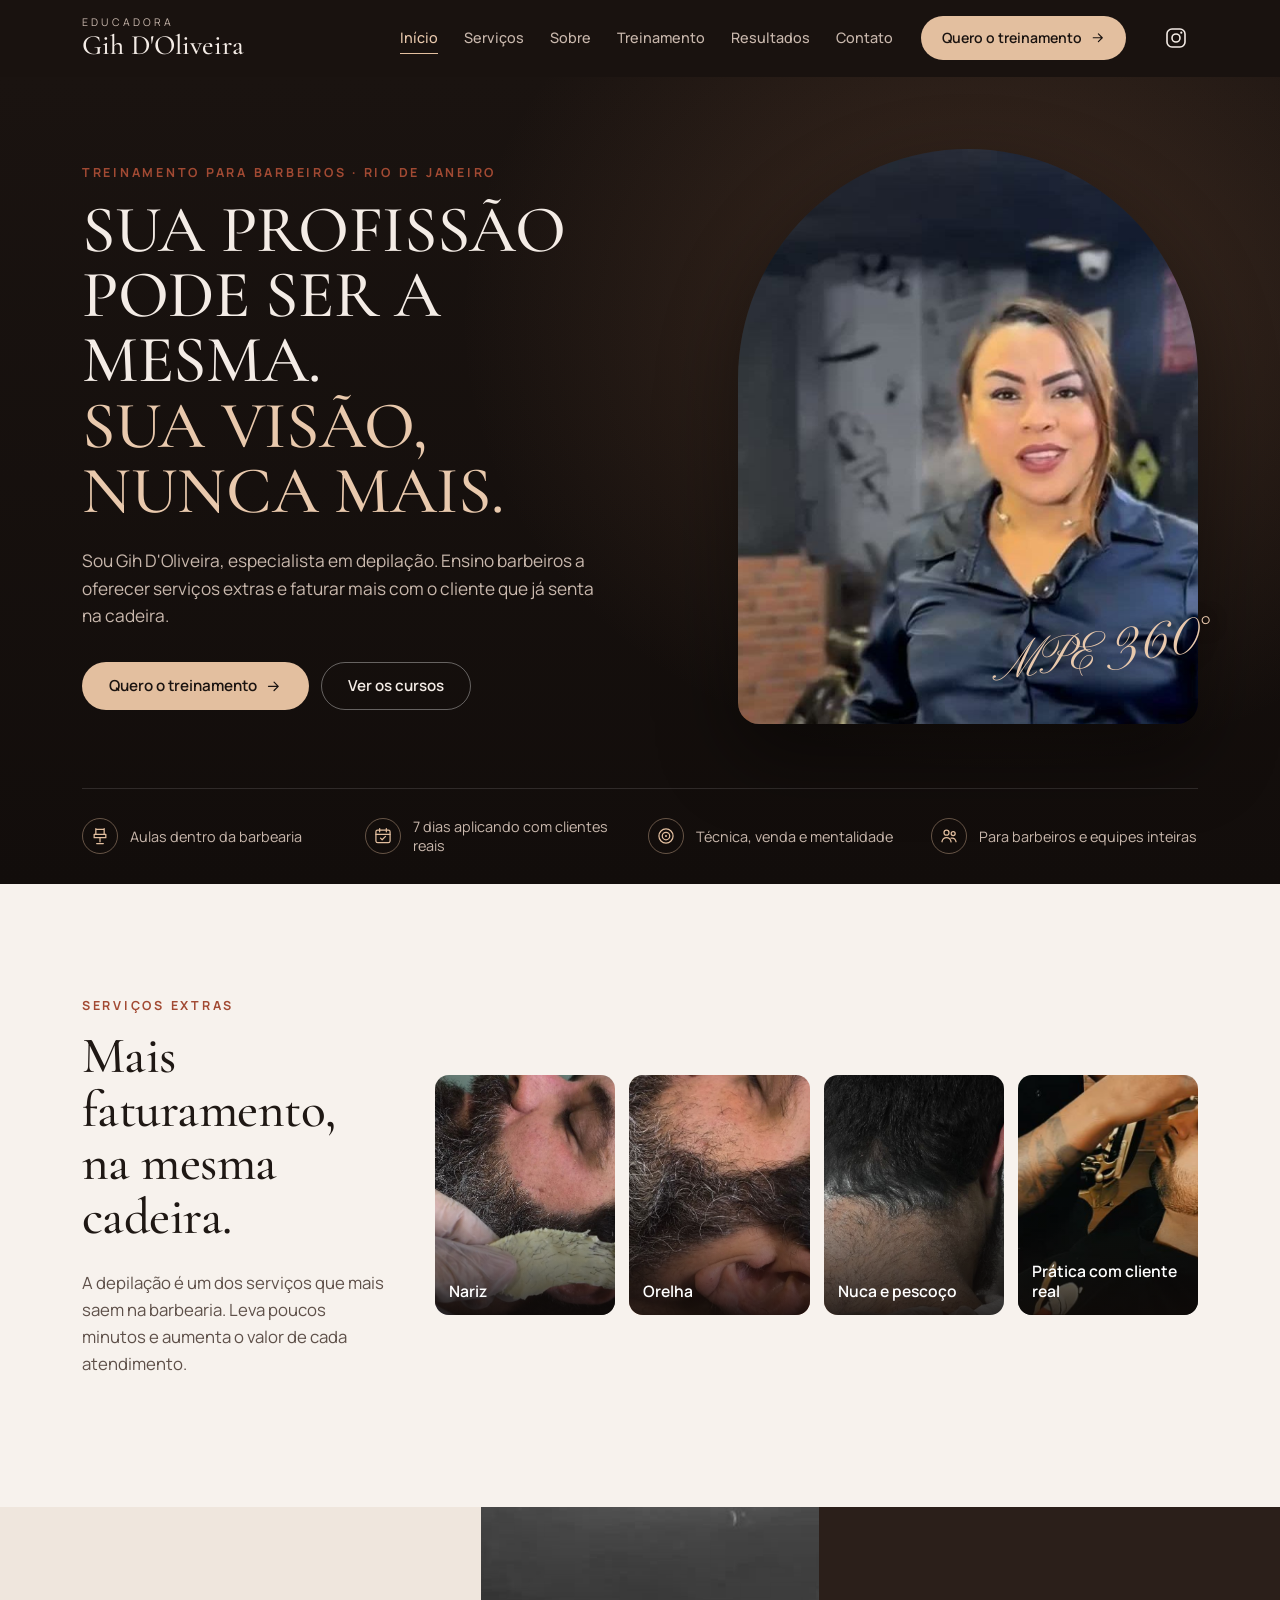
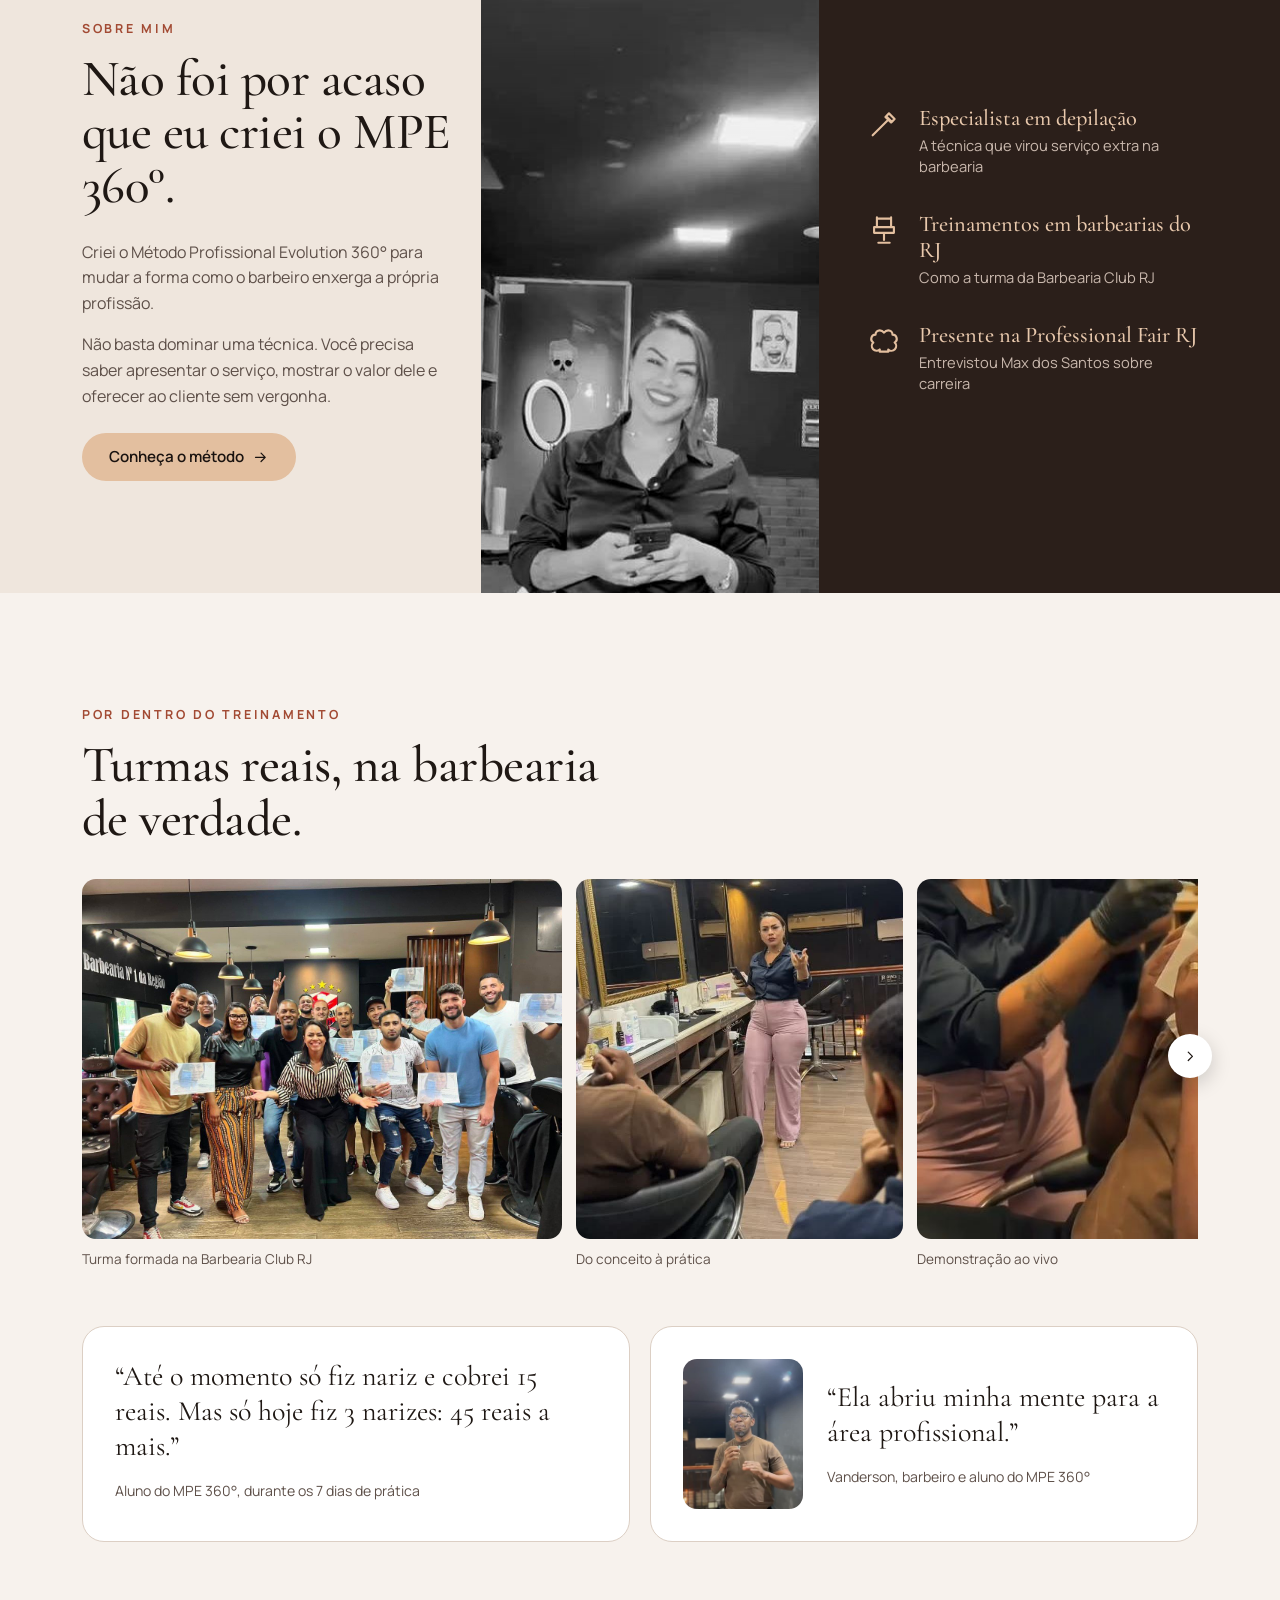
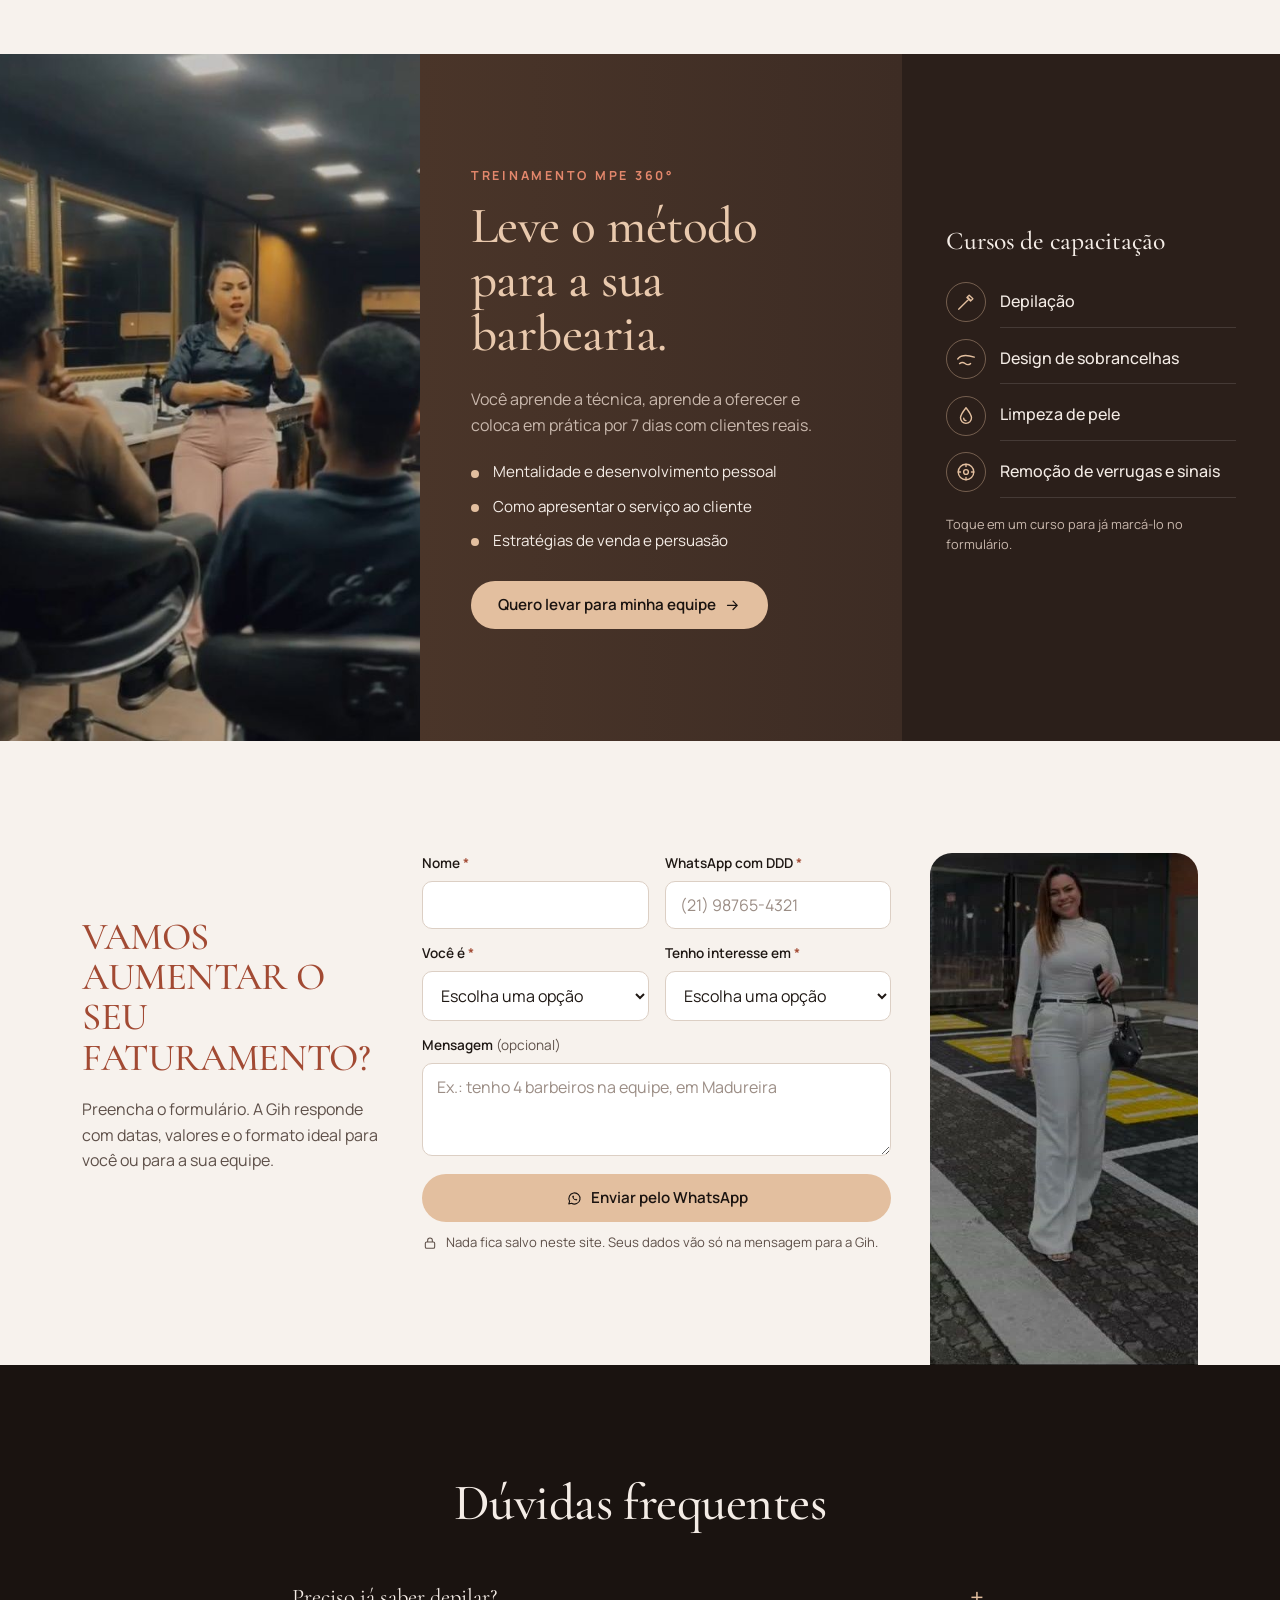
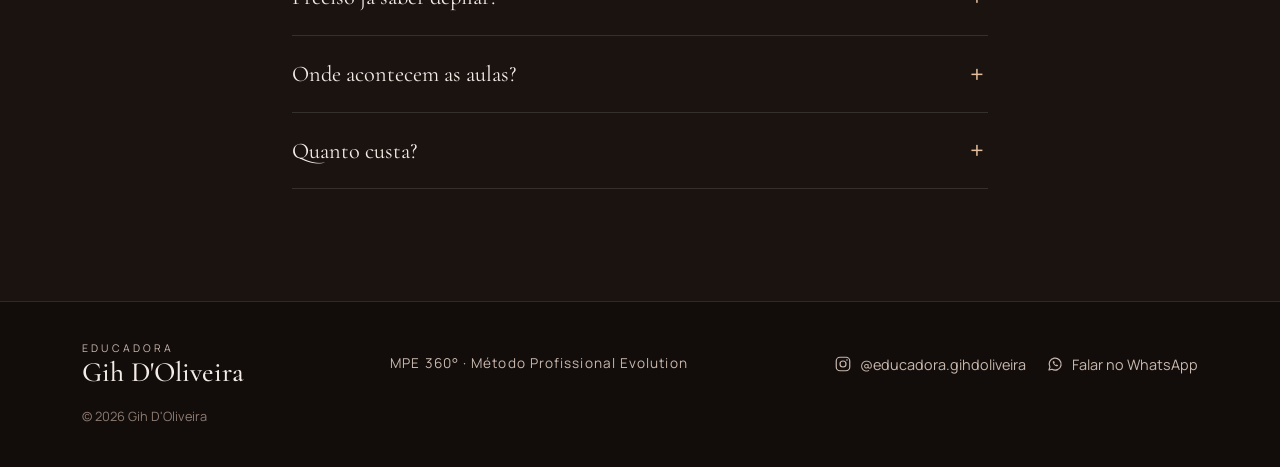
==== gih-doliveira/index.html @ 712ff369 "feat: landing pages iniciais" ====
<!doctype html>
<html lang="pt-BR">
<head>
  <meta charset="utf-8">
  <meta name="viewport" content="width=device-width, initial-scale=1">
  <title>Gih D'Oliveira | Treinamento MPE 360° para barbeiros</title>
  <meta name="description" content="Treinamento para barbeiros no Rio de Janeiro. Aprenda depilação e outros serviços extras e fature mais com o cliente que já senta na sua cadeira.">
  <meta property="og:title" content="Gih D'Oliveira | Treinamento MPE 360°">
  <meta property="og:description" content="Sua profissão pode ser a mesma. Sua visão, nunca mais.">
  <meta property="og:image" content="assets/img/gih-hero.jpg">
  <meta name="theme-color" content="#1a1310">
  <link rel="icon" href="data:image/svg+xml,%3Csvg xmlns='http://www.w3.org/2000/svg' viewBox='0 0 64 64'%3E%3Crect width='64' height='64' rx='14' fill='%231a1310'/%3E%3Ctext x='50%25' y='58%25' text-anchor='middle' font-family='Georgia,serif' font-size='34' fill='%23e3bf9f'%3EG%3C/text%3E%3C/svg%3E">
  <link rel="preconnect" href="https://fonts.googleapis.com">
  <link rel="preconnect" href="https://fonts.gstatic.com" crossorigin>
  <link href="https://fonts.googleapis.com/css2?family=Cormorant+Garamond:ital,wght@0,500;0,600;1,500&family=Manrope:wght@400;500;600;700&family=Pinyon+Script&display=swap" rel="stylesheet">
  <link rel="stylesheet" href="css/style.css">
</head>
<body>
  <a class="skip-link" href="#conteudo">Pular para o conteúdo</a>

  <!-- Ícones (SVG sprite) -->
  <svg width="0" height="0" style="position:absolute" aria-hidden="true">
    <symbol id="i-arrow" viewBox="0 0 24 24"><path d="M5 12h14M13 6l6 6-6 6" fill="none" stroke="currentColor" stroke-width="1.8" stroke-linecap="round" stroke-linejoin="round"/></symbol>
    <symbol id="i-insta" viewBox="0 0 24 24"><rect x="3" y="3" width="18" height="18" rx="5" fill="none" stroke="currentColor" stroke-width="1.6"/><circle cx="12" cy="12" r="4" fill="none" stroke="currentColor" stroke-width="1.6"/><circle cx="17.3" cy="6.7" r="1.1" fill="currentColor"/></symbol>
    <symbol id="i-whats" viewBox="0 0 24 24"><path d="M4 20l1.2-3.9A8 8 0 1 1 8 19z" fill="none" stroke="currentColor" stroke-width="1.6" stroke-linejoin="round"/><path d="M9 8.6c0 3.3 2.9 6.4 6.3 6.4l1-1.4-2-1-1 .8c-1-.4-2-1.4-2.4-2.4l.8-1-1-2z" fill="currentColor"/></symbol>
    <symbol id="i-chair" viewBox="0 0 24 24"><path d="M7 4h10v6H7zM5 10h14v4H5zM12 14v5M8 21h8M7 4v-1M17 4v-1" fill="none" stroke="currentColor" stroke-width="1.5" stroke-linecap="round" stroke-linejoin="round"/></symbol>
    <symbol id="i-calendar" viewBox="0 0 24 24"><rect x="3.5" y="5" width="17" height="15" rx="2" fill="none" stroke="currentColor" stroke-width="1.5"/><path d="M3.5 10h17M8 3v4M16 3v4M9 14.5l2 2 4-4" fill="none" stroke="currentColor" stroke-width="1.5" stroke-linecap="round" stroke-linejoin="round"/></symbol>
    <symbol id="i-target" viewBox="0 0 24 24"><circle cx="12" cy="12" r="8.5" fill="none" stroke="currentColor" stroke-width="1.5"/><circle cx="12" cy="12" r="4.5" fill="none" stroke="currentColor" stroke-width="1.5"/><circle cx="12" cy="12" r="1.2" fill="currentColor"/></symbol>
    <symbol id="i-team" viewBox="0 0 24 24"><circle cx="9" cy="8" r="3" fill="none" stroke="currentColor" stroke-width="1.5"/><circle cx="17" cy="9" r="2.4" fill="none" stroke="currentColor" stroke-width="1.5"/><path d="M3.5 19c.6-3.2 2.8-5 5.5-5s4.9 1.8 5.5 5M14.5 14.6c2.8-.5 5.2 1 6 4.4" fill="none" stroke="currentColor" stroke-width="1.5" stroke-linecap="round"/></symbol>
    <symbol id="i-wax" viewBox="0 0 24 24"><path d="M4 20 15 9M13 7l4 4M15.5 4.5l4 4-2 2-4-4z" fill="none" stroke="currentColor" stroke-width="1.5" stroke-linecap="round" stroke-linejoin="round"/></symbol>
    <symbol id="i-brow" viewBox="0 0 24 24"><path d="M3 12c3-4 9-5 18-2M5 17c2-1.4 4-1.6 6 0s4 1.4 6 0" fill="none" stroke="currentColor" stroke-width="1.5" stroke-linecap="round"/></symbol>
    <symbol id="i-drop" viewBox="0 0 24 24"><path d="M12 3c3.5 4.4 6 7.7 6 11a6 6 0 0 1-12 0c0-3.3 2.5-6.6 6-11z" fill="none" stroke="currentColor" stroke-width="1.5" stroke-linejoin="round"/><path d="M9.5 14.5a2.6 2.6 0 0 0 2.5 2.5" fill="none" stroke="currentColor" stroke-width="1.5" stroke-linecap="round"/></symbol>
    <symbol id="i-dot" viewBox="0 0 24 24"><circle cx="12" cy="12" r="8.5" fill="none" stroke="currentColor" stroke-width="1.5"/><circle cx="12" cy="12" r="2.6" fill="none" stroke="currentColor" stroke-width="1.5"/><path d="M12 3.5v2.5M12 18v2.5M3.5 12H6M18 12h2.5" stroke="currentColor" stroke-width="1.5" stroke-linecap="round"/></symbol>
    <symbol id="i-brain" viewBox="0 0 24 24"><path d="M9 4.5a3 3 0 0 0-3 3 3 3 0 0 0-1.5 5.6A3 3 0 0 0 9 18v1.5h6V18a3 3 0 0 0 4.5-4.9A3 3 0 0 0 18 7.5a3 3 0 0 0-3-3c-1.2 0-2.3.7-3 1.6C11.3 5.2 10.2 4.5 9 4.5z" fill="none" stroke="currentColor" stroke-width="1.5" stroke-linejoin="round"/></symbol>
    <symbol id="i-chart" viewBox="0 0 24 24"><path d="M4 20h16M7 16v-4M12 16V8M17 16V5" fill="none" stroke="currentColor" stroke-width="1.6" stroke-linecap="round"/></symbol>
    <symbol id="i-lock" viewBox="0 0 24 24"><rect x="5" y="10.5" width="14" height="9.5" rx="2" fill="none" stroke="currentColor" stroke-width="1.6"/><path d="M8.5 10.5V8a3.5 3.5 0 0 1 7 0v2.5" fill="none" stroke="currentColor" stroke-width="1.6"/></symbol>
    <symbol id="i-chev" viewBox="0 0 24 24"><path d="M15 6l-6 6 6 6" fill="none" stroke="currentColor" stroke-width="1.8" stroke-linecap="round" stroke-linejoin="round"/></symbol>
  </svg>

  <!-- ============ CABEÇALHO ============ -->
  <header class="site-header">
    <div class="container header-inner">
      <a class="brand" href="#inicio" aria-label="Gih D'Oliveira, voltar ao início">
        <span class="brand-tag">Educadora</span>
        <span class="brand-name">Gih D'Oliveira</span>
      </a>

      <button class="nav-toggle" type="button" aria-expanded="false" aria-controls="menu" aria-label="Abrir menu">
        <span></span><span></span><span></span>
      </button>

      <nav class="nav" id="menu" aria-label="Principal">
        <ul>
          <li><a href="#inicio">Início</a></li>
          <li><a href="#servicos">Serviços</a></li>
          <li><a href="#sobre">Sobre</a></li>
          <li><a href="#treinamento">Treinamento</a></li>
          <li><a href="#resultados">Resultados</a></li>
          <li><a href="#contato">Contato</a></li>
        </ul>
        <a class="btn btn-nude btn-sm" href="#contato">Quero o treinamento <svg aria-hidden="true"><use href="#i-arrow"/></svg></a>
        <a class="icon-link" href="https://www.instagram.com/educadora.gihdoliveira/" target="_blank" rel="noopener" aria-label="Instagram da Gih (abre em nova aba)"><svg aria-hidden="true"><use href="#i-insta"/></svg></a>
      </nav>
    </div>
  </header>

  <main id="conteudo">

    <!-- ============ HERO ============ -->
    <section class="hero" id="inicio" aria-labelledby="hero-titulo">
      <div class="container hero-grid">
        <div class="hero-copy">
          <p class="eyebrow">Treinamento para barbeiros · Rio de Janeiro</p>
          <h1 id="hero-titulo">Sua profissão pode ser a mesma. <em>Sua visão, nunca mais.</em></h1>
          <p class="hero-lead">Sou Gih D'Oliveira, especialista em depilação. Ensino barbeiros a oferecer serviços extras e faturar mais com o cliente que já senta na cadeira.</p>
          <div class="hero-actions">
            <a class="btn btn-nude" href="#contato">Quero o treinamento <svg aria-hidden="true"><use href="#i-arrow"/></svg></a>
            <a class="btn btn-ghost" href="#treinamento">Ver os cursos</a>
          </div>
        </div>

        <figure class="hero-photo">
          <img src="assets/img/gih-hero.jpg" width="640" height="797" alt="Gih D'Oliveira sorrindo dentro de uma barbearia, de camisa azul-marinho" fetchpriority="high">
          <figcaption class="signature" aria-hidden="true">MPE 360°</figcaption>
        </figure>
      </div>

      <div class="container">
        <ul class="trust" aria-label="Como funciona o treinamento">
          <li><svg aria-hidden="true"><use href="#i-chair"/></svg><span>Aulas dentro da barbearia</span></li>
          <li><svg aria-hidden="true"><use href="#i-calendar"/></svg><span>7 dias aplicando com clientes reais</span></li>
          <li><svg aria-hidden="true"><use href="#i-target"/></svg><span>Técnica, venda e mentalidade</span></li>
          <li><svg aria-hidden="true"><use href="#i-team"/></svg><span>Para barbeiros e equipes inteiras</span></li>
        </ul>
      </div>
    </section>

    <!-- ============ SERVIÇOS EXTRAS ============ -->
    <section class="section section-light" id="servicos" aria-labelledby="servicos-titulo">
      <div class="container services">
        <div class="section-head">
          <p class="eyebrow">Serviços extras</p>
          <h2 id="servicos-titulo">Mais faturamento, na mesma cadeira.</h2>
          <p class="section-intro">A depilação é um dos serviços que mais saem na barbearia. Leva poucos minutos e aumenta o valor de cada atendimento.</p>
        </div>

        <ul class="service-cards">
          <li class="service-card">
            <img src="assets/img/depilacao-nariz.jpg" width="610" height="693" alt="Retirada de cera do nariz de um cliente com barba" loading="lazy">
            <span>Nariz</span>
          </li>
          <li class="service-card">
            <img src="assets/img/depilacao-orelha.jpg" width="610" height="693" alt="Orelha de cliente depilada, com a barba ao lado" loading="lazy">
            <span>Orelha</span>
          </li>
          <li class="service-card">
            <img src="assets/img/depilacao-nuca.jpg" width="610" height="694" alt="Nuca de cliente sendo depilada com luva" loading="lazy">
            <span>Nuca e pescoço</span>
          </li>
          <li class="service-card">
            <img src="assets/img/pratica-aluno.jpg" width="640" height="501" alt="Aluno aplicando a técnica em um cliente na cadeira" loading="lazy">
            <span>Prática com cliente real</span>
          </li>
        </ul>
      </div>
    </section>

    <!-- ============ SOBRE ============ -->
    <section class="section about" id="sobre" aria-labelledby="sobre-titulo">
      <div class="container about-grid">
        <div class="about-copy">
          <p class="eyebrow">Sobre mim</p>
          <h2 id="sobre-titulo">Não foi por acaso que eu criei o MPE 360°.</h2>
          <p>Criei o Método Profissional Evolution 360° para mudar a forma como o barbeiro enxerga a própria profissão.</p>
          <p>Não basta dominar uma técnica. Você precisa saber apresentar o serviço, mostrar o valor dele e oferecer ao cliente sem vergonha.</p>
          <a class="btn btn-nude" href="#treinamento">Conheça o método <svg aria-hidden="true"><use href="#i-arrow"/></svg></a>
        </div>

        <figure class="about-photo">
          <img src="assets/img/gih-sobre.jpg" width="640" height="727" alt="Gih D'Oliveira sorrindo, com o celular na mão, em uma barbearia" loading="lazy">
        </figure>

        <ul class="facts">
          <li><svg aria-hidden="true"><use href="#i-wax"/></svg><p><strong>Especialista em depilação</strong>A técnica que virou serviço extra na barbearia</p></li>
          <li><svg aria-hidden="true"><use href="#i-chair"/></svg><p><strong>Treinamentos em barbearias do RJ</strong>Como a turma da Barbearia Club RJ</p></li>
          <li><svg aria-hidden="true"><use href="#i-brain"/></svg><p><strong>Presente na Professional Fair RJ</strong>Entrevistou Max dos Santos sobre carreira</p></li>
        </ul>
      </div>
    </section>

    <!-- ============ RESULTADOS (galeria) ============ -->
    <section class="section section-light" id="resultados" aria-labelledby="resultados-titulo">
      <div class="container gallery-wrap">
        <div class="section-head">
          <p class="eyebrow">Por dentro do treinamento</p>
          <h2 id="resultados-titulo">Turmas reais, na barbearia de verdade.</h2>
        </div>

        <div class="gallery">
          <button class="gallery-btn prev" type="button" aria-label="Fotos anteriores" aria-controls="galeria"><svg aria-hidden="true"><use href="#i-chev"/></svg></button>
          <ul class="gallery-track" id="galeria" tabindex="0" aria-label="Fotos dos treinamentos">
            <li><figure><img src="assets/img/turma-barbearia-club.jpg" width="1280" height="960" alt="Turma de barbeiros com certificados ao lado da Gih na Barbearia Club RJ" loading="lazy"><figcaption>Turma formada na Barbearia Club RJ</figcaption></figure></li>
            <li><figure><img src="assets/img/gih-ensinando.jpg" width="640" height="705" alt="Gih em pé, explicando para alunos dentro da barbearia" loading="lazy"><figcaption>Do conceito à prática</figcaption></figure></li>
            <li><figure><img src="assets/img/pratica-gih.jpg" width="610" height="456" alt="Gih de luvas fazendo depilação de nariz em um cliente" loading="lazy"><figcaption>Demonstração ao vivo</figcaption></figure></li>
            <li><figure><img src="assets/img/evento-max-dos-santos.jpg" width="610" height="466" alt="Gih ao lado de Max dos Santos no palco da Professional Fair RJ" loading="lazy"><figcaption>Com Max dos Santos na Professional Fair RJ</figcaption></figure></li>
          </ul>
          <button class="gallery-btn next" type="button" aria-label="Próximas fotos" aria-controls="galeria"><svg aria-hidden="true"><use href="#i-chev"/></svg></button>
        </div>

        <!-- Depoimentos: tirados de posts reais. Confirme a autorização antes de publicar. -->
        <div class="quotes">
          <blockquote class="quote">
            <p>“Até o momento só fiz nariz e cobrei 15 reais. Mas só hoje fiz 3 narizes: 45 reais a mais.”</p>
            <footer>Aluno do MPE 360°, durante os 7 dias de prática</footer>
          </blockquote>
          <blockquote class="quote quote-photo">
            <img src="assets/img/aluno-vanderson.jpg" width="600" height="682" alt="Vanderson, barbeiro, dando depoimento" loading="lazy">
            <div>
              <p>“Ela abriu minha mente para a área profissional.”</p>
              <footer>Vanderson, barbeiro e aluno do MPE 360°</footer>
            </div>
          </blockquote>
        </div>
      </div>
    </section>

    <!-- ============ TREINAMENTO / CURSOS ============ -->
    <section class="section training" id="treinamento" aria-labelledby="treinamento-titulo">
      <div class="training-grid">
        <figure class="training-photo">
          <img src="assets/img/aula-na-barbearia.jpg" width="610" height="823" alt="" loading="lazy">
        </figure>

        <div class="training-copy">
          <p class="eyebrow">Treinamento MPE 360°</p>
          <h2 id="treinamento-titulo">Leve o método para a sua barbearia.</h2>
          <p>Você aprende a técnica, aprende a oferecer e coloca em prática por 7 dias com clientes reais.</p>
          <ul class="extras" aria-label="Também faz parte do treinamento">
            <li>Mentalidade e desenvolvimento pessoal</li>
            <li>Como apresentar o serviço ao cliente</li>
            <li>Estratégias de venda e persuasão</li>
          </ul>
          <a class="btn btn-nude" href="#contato" data-interesse="Treinamento MPE 360° para a equipe">Quero levar para minha equipe <svg aria-hidden="true"><use href="#i-arrow"/></svg></a>
        </div>

        <div class="courses">
          <h3>Cursos de capacitação</h3>
          <ul>
            <li><svg aria-hidden="true"><use href="#i-wax"/></svg><a href="#contato" data-interesse="Curso de depilação">Depilação</a></li>
            <li><svg aria-hidden="true"><use href="#i-brow"/></svg><a href="#contato" data-interesse="Curso de design de sobrancelhas">Design de sobrancelhas</a></li>
            <li><svg aria-hidden="true"><use href="#i-drop"/></svg><a href="#contato" data-interesse="Curso de limpeza de pele">Limpeza de pele</a></li>
            <li><svg aria-hidden="true"><use href="#i-dot"/></svg><a href="#contato" data-interesse="Curso de remoção de verrugas e sinais">Remoção de verrugas e sinais</a></li>
          </ul>
          <p class="courses-note">Toque em um curso para já marcá-lo no formulário.</p>
        </div>
      </div>
    </section>

    <!-- ============ CONTATO / FORMULÁRIO ============ -->
    <section class="section contact section-light" id="contato" aria-labelledby="contato-titulo">
      <div class="container contact-grid">
        <div class="contact-copy">
          <h2 id="contato-titulo">Vamos aumentar o seu faturamento?</h2>
          <p>Preencha o formulário. A Gih responde com datas, valores e o formato ideal para você ou para a sua equipe.</p>
        </div>

        <form class="form" id="form-contato" novalidate>
          <div class="field">
            <label for="nome">Nome <span class="req" aria-hidden="true">*</span></label>
            <input id="nome" name="nome" type="text" autocomplete="name" required aria-describedby="nome-erro">
            <p class="error" id="nome-erro" aria-live="polite"></p>
          </div>

          <div class="field">
            <label for="whatsapp">WhatsApp com DDD <span class="req" aria-hidden="true">*</span></label>
            <input id="whatsapp" name="whatsapp" type="tel" inputmode="tel" autocomplete="tel" placeholder="(21) 98765-4321" required aria-describedby="whatsapp-erro">
            <p class="error" id="whatsapp-erro" aria-live="polite"></p>
          </div>

          <div class="field">
            <label for="perfil">Você é <span class="req" aria-hidden="true">*</span></label>
            <select id="perfil" name="perfil" required aria-describedby="perfil-erro">
              <option value="">Escolha uma opção</option>
              <option>Dono(a) de barbearia</option>
              <option>Barbeiro(a)</option>
              <option>Profissional da beleza</option>
            </select>
            <p class="error" id="perfil-erro" aria-live="polite"></p>
          </div>

          <div class="field">
            <label for="interesse">Tenho interesse em <span class="req" aria-hidden="true">*</span></label>
            <select id="interesse" name="interesse" required aria-describedby="interesse-erro">
              <option value="">Escolha uma opção</option>
              <option>Treinamento MPE 360° para a equipe</option>
              <option>Curso de depilação</option>
              <option>Curso de design de sobrancelhas</option>
              <option>Curso de limpeza de pele</option>
              <option>Curso de remoção de verrugas e sinais</option>
              <option>Ainda não sei</option>
            </select>
            <p class="error" id="interesse-erro" aria-live="polite"></p>
          </div>

          <div class="field field-full">
            <label for="mensagem">Mensagem <span class="optional">(opcional)</span></label>
            <textarea id="mensagem" name="mensagem" rows="3" placeholder="Ex.: tenho 4 barbeiros na equipe, em Madureira"></textarea>
          </div>

          <div class="field-full form-footer">
            <button class="btn btn-nude btn-block" type="submit"><svg aria-hidden="true"><use href="#i-whats"/></svg> Enviar pelo WhatsApp</button>
            <p class="form-note"><svg aria-hidden="true"><use href="#i-lock"/></svg> Nada fica salvo neste site. Seus dados vão só na mensagem para a Gih.</p>
            <p class="form-status" id="form-status" role="status"></p>
          </div>
        </form>

        <figure class="contact-photo">
          <img src="assets/img/gih-contato.jpg" width="576" height="683" alt="Gih D'Oliveira de roupa branca, em pé, sorrindo" loading="lazy">
        </figure>
      </div>
    </section>

    <!-- ============ DÚVIDAS ============ -->
    <section class="section faq-wrap" aria-labelledby="duvidas-titulo">
      <div class="container narrow">
        <h2 id="duvidas-titulo">Dúvidas frequentes</h2>
        <details class="faq">
          <summary>Preciso já saber depilar?</summary>
          <p>Não. O treinamento começa do zero na técnica e segue até a forma de oferecer o serviço ao cliente.</p>
        </details>
        <details class="faq">
          <summary>Onde acontecem as aulas?</summary>
          <p>Na própria barbearia, com os seus clientes e a sua equipe. Assim, você aprende no lugar onde vai atender.</p>
        </details>
        <details class="faq">
          <summary>Quanto custa?</summary>
          <p>O valor depende do curso e do tamanho da equipe. Envie o formulário e a Gih responde com a proposta.</p>
        </details>
      </div>
    </section>
  </main>

  <!-- ============ RODAPÉ ============ -->
  <footer class="site-footer">
    <div class="container footer-inner">
      <a class="brand" href="#inicio" aria-label="Gih D'Oliveira, voltar ao início">
        <span class="brand-tag">Educadora</span>
        <span class="brand-name">Gih D'Oliveira</span>
      </a>
      <p class="footer-slogan">MPE 360° · Método Profissional Evolution</p>
      <div class="footer-links">
        <a href="https://www.instagram.com/educadora.gihdoliveira/" target="_blank" rel="noopener"><svg aria-hidden="true"><use href="#i-insta"/></svg> @educadora.gihdoliveira</a>
        <a class="js-whatsapp" href="#contato" data-msg="Oi, Gih! Vim pelo site e quero saber mais sobre o MPE 360°."><svg aria-hidden="true"><use href="#i-whats"/></svg> Falar no WhatsApp</a>
      </div>
      <p class="copy">© <span id="ano">2026</span> Gih D'Oliveira</p>
    </div>
  </footer>

  <script src="js/main.js" defer></script>
</body>
</html>
---- gih-doliveira/css/style.css ----
/* =========================================================
   Gih D'Oliveira — estilos (CSS puro)
   Cores e fontes ficam nas variáveis abaixo.
   ========================================================= */
:root {
  --espresso: #1a1310;   /* fundo escuro principal */
  --cafe: #2b1f1a;       /* fundo escuro secundário */
  --cafe-2: #3d2c24;
  --nude: #e3bf9f;       /* botões */
  --nude-hover: #edcfb4;
  --nude-text: #e9c9ad;  /* títulos em destaque sobre fundo escuro */
  --cream: #f7f2ed;      /* fundo claro */
  --cream-2: #efe6dd;
  --ink: #1f1814;        /* texto sobre fundo claro */
  --ink-soft: #5e5049;
  --on-dark: #f4ece6;
  --on-dark-soft: #c9b8ad;
  --accent: #a24a33;     /* rótulos (eyebrow) */
  --line-dark: rgba(255, 255, 255, .12);
  --line-light: #dccfc4;

  --serif: "Cormorant Garamond", Georgia, "Times New Roman", serif;
  --sans: "Manrope", system-ui, -apple-system, "Segoe UI", sans-serif;
  --script: "Pinyon Script", cursive;

  --radius: 14px;
  --radius-lg: 22px;
  --max: 1180px;
  --gutter: clamp(16px, 4vw, 32px);
  --section: clamp(64px, 9vw, 112px);
}

*, *::before, *::after { box-sizing: border-box; }
html { scroll-behavior: smooth; scroll-padding-top: 80px; }
body {
  margin: 0;
  font-family: var(--sans);
  font-size: 1rem;
  line-height: 1.6;
  color: var(--on-dark);
  background: var(--espresso);
  -webkit-font-smoothing: antialiased;
}
img { display: block; max-width: 100%; height: auto; }
a { color: inherit; }
svg { width: 1.25em; height: 1.25em; flex: none; }
h1, h2, h3 { font-family: var(--serif); font-weight: 500; line-height: 1.05; margin: 0 0 .5em; letter-spacing: -.01em; }
h2 { font-size: clamp(2.1rem, 4.4vw, 3.2rem); }
p { margin: 0 0 1em; }
ul { margin: 0; padding: 0; list-style: none; }

.container { width: 100%; max-width: var(--max); margin-inline: auto; padding-inline: var(--gutter); }
.narrow { max-width: 760px; }
.section { padding-block: var(--section); }
.section-light { background: var(--cream); color: var(--ink); }

.skip-link {
  position: absolute; left: 16px; top: -60px; z-index: 100;
  background: var(--nude); color: var(--espresso); padding: 10px 16px; border-radius: 8px; font-weight: 600;
}
.skip-link:focus { top: 12px; }
:focus-visible { outline: 2px solid var(--nude); outline-offset: 3px; }
.section-light :focus-visible { outline-color: var(--accent); }

.eyebrow {
  font-size: .78rem; font-weight: 700; letter-spacing: .22em; text-transform: uppercase;
  color: var(--accent); margin-bottom: 14px;
}
.section-head { max-width: 560px; }
.section-intro { color: var(--ink-soft); font-size: 1.05rem; }

/* ---------- Botões ---------- */
.btn {
  display: inline-flex; align-items: center; justify-content: center; gap: .55em;
  min-height: 48px; padding: 12px 26px; border-radius: 999px;
  font: 600 .95rem/1.2 var(--sans); text-decoration: none; cursor: pointer;
  border: 1px solid transparent; transition: background .2s, color .2s, border-color .2s, transform .2s;
}
.btn svg { width: 1.1em; height: 1.1em; transition: transform .2s; }
.btn:hover svg use[href="#i-arrow"] { transform: translateX(3px); }
.btn-nude { background: var(--nude); color: var(--espresso); }
.btn-nude:hover { background: var(--nude-hover); }
.btn-ghost { border-color: rgba(255,255,255,.35); color: var(--on-dark); }
.btn-ghost:hover { border-color: var(--nude); color: var(--nude); }
.btn-sm { min-height: 44px; padding: 10px 20px; font-size: .88rem; }
.btn-block { width: 100%; }

/* ---------- Cabeçalho ---------- */
.site-header {
  position: sticky; top: 0; z-index: 50;
  background: rgba(26, 19, 16, .82); backdrop-filter: blur(10px);
  border-bottom: 1px solid transparent; transition: border-color .3s, background .3s;
}
.site-header.is-scrolled { border-bottom-color: var(--line-dark); background: rgba(26, 19, 16, .95); }
.header-inner { display: flex; align-items: center; justify-content: space-between; gap: 24px; min-height: 76px; }
.brand { display: inline-flex; flex-direction: column; text-decoration: none; line-height: 1; }
.brand-tag { font-size: .66rem; letter-spacing: .3em; text-transform: uppercase; color: var(--on-dark-soft); margin-bottom: 4px; }
.brand-name { font-family: var(--serif); font-size: 1.75rem; font-weight: 500; color: var(--on-dark); }

.nav { display: flex; align-items: center; gap: 28px; }
.nav ul { display: flex; gap: 26px; }
.nav ul a { text-decoration: none; font-size: .9rem; font-weight: 500; color: var(--on-dark-soft); padding: 6px 0; border-bottom: 1px solid transparent; transition: color .2s; }
.nav ul a:hover, .nav ul a[aria-current="true"] { color: var(--nude-text); border-bottom-color: var(--nude); }
.icon-link { display: inline-grid; place-items: center; width: 44px; height: 44px; border-radius: 50%; color: var(--on-dark); }
.icon-link:hover { color: var(--nude); }
.icon-link svg { width: 24px; height: 24px; }

.nav-toggle { display: none; width: 44px; height: 44px; border: 0; background: none; cursor: pointer; padding: 10px; }
.nav-toggle span { display: block; height: 2px; background: var(--on-dark); margin: 5px 0; border-radius: 2px; transition: transform .25s, opacity .25s; }
.nav-toggle[aria-expanded="true"] span:nth-child(1) { transform: translateY(7px) rotate(45deg); }
.nav-toggle[aria-expanded="true"] span:nth-child(2) { opacity: 0; }
.nav-toggle[aria-expanded="true"] span:nth-child(3) { transform: translateY(-7px) rotate(-45deg); }

/* ---------- Hero ---------- */
.hero {
  position: relative; overflow: hidden;
  background:
    radial-gradient(60% 80% at 78% 30%, rgba(160, 110, 80, .28), transparent 70%),
    linear-gradient(180deg, var(--espresso), #120d0b);
  padding-top: clamp(40px, 6vw, 72px);
}
.hero-grid { display: grid; grid-template-columns: 1.1fr .9fr; gap: clamp(32px, 5vw, 64px); align-items: center; }
.hero h1 {
  font-size: clamp(2.5rem, 5.2vw, 4.3rem); text-transform: uppercase; line-height: .98; letter-spacing: -.005em;
  margin-bottom: 24px;
}
.hero h1 em { display: block; font-style: normal; color: var(--nude-text); }
.hero-lead { max-width: 30em; font-size: 1.08rem; color: var(--on-dark-soft); margin-bottom: 32px; }
.hero-actions { display: flex; flex-wrap: wrap; gap: 12px; }

.hero-photo { position: relative; margin: 0; justify-self: end; width: min(100%, 460px); }
.hero-photo img {
  width: 100%; aspect-ratio: 4 / 5; object-fit: cover; object-position: 50% 20%;
  border-radius: 240px 240px var(--radius-lg) var(--radius-lg);
  box-shadow: 0 30px 80px rgba(0,0,0,.45);
}
.signature {
  position: absolute; right: -8px; bottom: 28px;
  font-family: var(--script); font-size: clamp(2.2rem, 4vw, 3.2rem); color: var(--nude-text);
  transform: rotate(-8deg); text-shadow: 0 2px 18px rgba(0,0,0,.6);
}

.trust {
  display: grid; grid-template-columns: repeat(4, 1fr); gap: 16px;
  margin-top: clamp(40px, 6vw, 64px); padding-block: 28px; border-top: 1px solid var(--line-dark);
}
.trust li { display: flex; align-items: center; gap: 12px; font-size: .9rem; color: var(--on-dark-soft); line-height: 1.35; }
.trust svg { width: 36px; height: 36px; padding: 7px; border: 1px solid rgba(227,191,159,.4); border-radius: 50%; color: var(--nude); }

/* ---------- Serviços ---------- */
.services { display: grid; grid-template-columns: .8fr 2fr; gap: clamp(28px, 4vw, 48px); align-items: center; }
.service-cards { display: grid; grid-template-columns: repeat(4, 1fr); gap: 14px; }
.service-card { position: relative; border-radius: var(--radius); overflow: hidden; aspect-ratio: 3 / 4; background: var(--cafe); }
.service-card img { width: 100%; height: 100%; object-fit: cover; transition: transform .6s ease; }
.service-card:hover img { transform: scale(1.04); }
.service-card::after { content: ""; position: absolute; inset: 0; background: linear-gradient(180deg, transparent 50%, rgba(15,10,8,.85)); }
.service-card span {
  position: absolute; left: 14px; right: 14px; bottom: 14px; z-index: 1;
  color: #fff; font-weight: 600; font-size: .98rem; line-height: 1.25;
}

/* ---------- Sobre ---------- */
.about { background: linear-gradient(90deg, var(--cream-2) 0 58%, var(--cafe) 58% 100%); color: var(--ink); padding-block: 0; }
.about-grid { display: grid; grid-template-columns: 1fr .85fr .95fr; align-items: stretch; min-height: 520px; }
.about-copy { padding-block: var(--section); padding-right: 24px; align-self: center; }
.about-copy p:not(.eyebrow) { color: var(--ink-soft); max-width: 32em; }
.about-copy .btn { margin-top: 8px; }
.about-photo { margin: 0; position: relative; }
.about-photo img { width: 100%; height: 100%; object-fit: cover; object-position: 50% 25%; filter: grayscale(1) contrast(1.05); }
.facts { display: flex; flex-direction: column; justify-content: center; gap: 34px; padding: 48px 0 48px clamp(24px, 4vw, 48px); color: var(--on-dark); }
.facts li { display: flex; gap: 18px; align-items: flex-start; }
.facts svg { width: 34px; height: 34px; color: var(--nude); margin-top: 2px; }
.facts p { margin: 0; font-size: .92rem; color: var(--on-dark-soft); line-height: 1.45; }
.facts strong { display: block; font-family: var(--serif); font-weight: 500; font-size: 1.4rem; color: var(--nude-text); line-height: 1.15; margin-bottom: 4px; }

/* ---------- Galeria ---------- */
.gallery-wrap .section-head { margin-bottom: 32px; }
.gallery { position: relative; }
.gallery-track {
  display: flex; gap: 14px; overflow-x: auto; scroll-snap-type: x mandatory; scroll-behavior: smooth;
  padding-bottom: 8px; scrollbar-width: thin;
}
.gallery-track li { flex: 0 0 auto; scroll-snap-align: start; }
.gallery-track figure { margin: 0; }
.gallery-track img { height: clamp(260px, 32vw, 360px); width: auto; border-radius: var(--radius); object-fit: cover; }
.gallery-track figcaption { font-size: .85rem; color: var(--ink-soft); margin-top: 10px; }
.gallery-btn {
  position: absolute; top: calc(50% - 22px); transform: translateY(-50%); z-index: 2;
  width: 44px; height: 44px; border-radius: 50%; border: 0; cursor: pointer;
  background: #fff; color: var(--ink); box-shadow: 0 6px 20px rgba(0,0,0,.18); display: grid; place-items: center;
}
.gallery-btn.prev { left: -14px; }
.gallery-btn.next { right: -14px; }
.gallery-btn.next svg { transform: rotate(180deg); }
.gallery-btn:disabled { opacity: 0; pointer-events: none; }

.quotes { display: grid; grid-template-columns: 1fr 1fr; gap: 20px; margin-top: 48px; }
.quote { margin: 0; background: #fff; border: 1px solid var(--line-light); border-radius: var(--radius-lg); padding: 32px; }
.quote p { font-family: var(--serif); font-size: clamp(1.4rem, 2.4vw, 1.75rem); line-height: 1.25; color: var(--ink); margin-bottom: 16px; }
.quote footer { font-size: .88rem; color: var(--ink-soft); }
.quote-photo { display: grid; grid-template-columns: 120px 1fr; gap: 24px; align-items: center; }
.quote-photo img { width: 120px; height: 150px; object-fit: cover; object-position: 50% 15%; border-radius: var(--radius); }

/* ---------- Treinamento ---------- */
.training { padding-block: 0; background: var(--cafe); }
.training-grid { display: grid; grid-template-columns: 1fr 1.15fr .9fr; min-height: 560px; }
.training-photo { margin: 0; }
.training-photo img { width: 100%; height: 100%; object-fit: cover; object-position: 50% 40%; }
.training-copy {
  padding: var(--section) clamp(24px, 4vw, 56px);
  background: linear-gradient(90deg, #4a3529, var(--cafe-2));
  align-self: stretch; display: flex; flex-direction: column; justify-content: center; align-items: flex-start;
}
.training-copy h2 { color: var(--nude-text); }
.training-copy > p:not(.eyebrow) { color: var(--on-dark-soft); max-width: 28em; }
.training-copy .eyebrow { color: #e3876c; }
.extras { margin: 6px 0 28px; display: grid; gap: 10px; }
.extras li { position: relative; padding-left: 22px; color: var(--on-dark); font-size: .95rem; }
.extras li::before { content: ""; position: absolute; left: 0; top: .62em; width: 8px; height: 8px; border-radius: 50%; background: var(--nude); }

.courses { padding: var(--section) clamp(24px, 3.5vw, 44px); display: flex; flex-direction: column; justify-content: center; }
.courses h3 { font-size: 1.6rem; color: var(--on-dark); margin-bottom: 22px; }
.courses ul { display: grid; gap: 6px; }
.courses li { display: flex; align-items: center; gap: 14px; }
.courses li svg { width: 40px; height: 40px; padding: 8px; border: 1px solid rgba(227,191,159,.4); border-radius: 50%; color: var(--nude); }
.courses li a { flex: 1; text-decoration: none; padding: 12px 0; font-weight: 500; border-bottom: 1px solid var(--line-dark); }
.courses li a:hover { color: var(--nude-text); }
.courses-note { font-size: .8rem; color: var(--on-dark-soft); margin-top: 16px; }

/* ---------- Contato ---------- */
.contact { padding-bottom: 0; overflow: hidden; }
.contact-grid { display: grid; grid-template-columns: .9fr 1.4fr .8fr; gap: clamp(24px, 3vw, 40px); align-items: center; }
.contact-copy { padding-bottom: var(--section); }
.contact-copy h2 { font-size: clamp(1.9rem, 3vw, 2.5rem); text-transform: uppercase; color: var(--accent); }
.contact-copy p { color: var(--ink-soft); }
.form { display: grid; grid-template-columns: 1fr 1fr; gap: 14px 16px; padding-bottom: var(--section); }
.field { display: flex; flex-direction: column; gap: 6px; }
.field-full { grid-column: 1 / -1; }
.field label { font-size: .85rem; font-weight: 600; color: var(--ink); }
.req { color: var(--accent); }
.optional { font-weight: 400; color: var(--ink-soft); }
.field input, .field select, .field textarea {
  width: 100%; min-height: 48px; padding: 12px 14px; border-radius: 10px;
  border: 1px solid var(--line-light); background: #fff; color: var(--ink);
  font: 400 1rem/1.4 var(--sans);
}
.field textarea { resize: vertical; min-height: 90px; }
.field input::placeholder, .field textarea::placeholder { color: #9b8d85; }
.field input:focus, .field select:focus, .field textarea:focus { outline: 2px solid var(--accent); outline-offset: 0; border-color: transparent; }
.field [aria-invalid="true"] { border-color: #b3261e; background: #fff8f7; }
.error { min-height: 0; margin: 0; font-size: .82rem; color: #b3261e; }
.error:empty { display: none; }
.form-footer { display: grid; gap: 10px; margin-top: 4px; }
.form-note { display: flex; align-items: center; gap: 8px; font-size: .82rem; color: var(--ink-soft); margin: 0; }
.form-note svg { width: 16px; height: 16px; }
.form-status { margin: 0; font-size: .9rem; color: #1f6b3a; font-weight: 600; }
.form-status:empty { display: none; }
.contact-photo { margin: 0; align-self: end; height: 100%; }
.contact-photo img { width: 100%; height: 100%; min-height: 420px; object-fit: cover; object-position: 50% 20%; border-radius: var(--radius-lg) var(--radius-lg) 0 0; }

/* ---------- Dúvidas ---------- */
.faq-wrap h2 { text-align: center; margin-bottom: 28px; }
.faq { border-bottom: 1px solid var(--line-dark); }
.faq summary {
  cursor: pointer; list-style: none; padding: 20px 36px 20px 0; position: relative;
  font-family: var(--serif); font-size: 1.4rem; color: var(--on-dark);
}
.faq summary::-webkit-details-marker { display: none; }
.faq summary::after { content: "+"; position: absolute; right: 4px; top: 50%; transform: translateY(-50%); font-family: var(--sans); font-size: 1.5rem; color: var(--nude); transition: transform .2s; }
.faq[open] summary::after { transform: translateY(-50%) rotate(45deg); }
.faq p { color: var(--on-dark-soft); padding-bottom: 20px; margin: 0; }

/* ---------- Rodapé ---------- */
.site-footer { border-top: 1px solid var(--line-dark); padding-block: 40px; background: #120d0b; }
.footer-inner { display: flex; flex-wrap: wrap; align-items: center; justify-content: space-between; gap: 20px; }
.footer-slogan { margin: 0; font-size: .85rem; color: var(--on-dark-soft); letter-spacing: .08em; }
.footer-links { display: flex; flex-wrap: wrap; gap: 20px; }
.footer-links a { display: inline-flex; align-items: center; gap: 8px; text-decoration: none; font-size: .9rem; color: var(--on-dark-soft); min-height: 44px; }
.footer-links a:hover { color: var(--nude-text); }
.copy { width: 100%; margin: 0; font-size: .8rem; color: #8d7c72; }

/* ---------- Animação de entrada ---------- */
.reveal { opacity: 0; transform: translateY(18px); transition: opacity .7s ease, transform .7s ease; }
.reveal.is-visible { opacity: 1; transform: none; }

/* =========================================================
   Responsivo
   ========================================================= */
@media (max-width: 1080px) {
  .nav ul { gap: 18px; }
  .services { grid-template-columns: 1fr; }
  .about { background: var(--cream-2); }
  .about-grid { grid-template-columns: 1fr 1fr; }
  .about-copy { grid-column: 1 / -1; padding-bottom: 32px; }
  .about-photo img { max-height: 520px; border-radius: var(--radius-lg) 0 0 0; }
  .facts { background: var(--cafe); padding: 40px 32px; }
  .training-grid { grid-template-columns: 1fr 1fr; }
  .courses { grid-column: 1 / -1; padding-block: 56px; }
  .contact-grid { grid-template-columns: 1fr 1.4fr; }
  .contact-photo { display: none; }
}

@media (max-width: 900px) {
  .nav-toggle { display: block; }
  .nav {
    position: fixed; inset: 76px 0 auto 0; flex-direction: column; align-items: stretch; gap: 16px;
    background: var(--espresso); padding: 20px var(--gutter) 28px; border-bottom: 1px solid var(--line-dark);
    transform: translateY(-120%); visibility: hidden; transition: transform .3s ease, visibility .3s;
  }
  .nav.is-open { transform: none; visibility: visible; }
  .nav ul { flex-direction: column; gap: 0; }
  .nav ul a { display: block; padding: 14px 0; font-size: 1.05rem; border-bottom: 1px solid var(--line-dark); }
  .nav .icon-link { align-self: flex-start; }

  .hero-grid { grid-template-columns: 1fr; }
  .hero-photo { justify-self: center; width: min(100%, 380px); }
  .trust { grid-template-columns: 1fr 1fr; }
  .service-cards { grid-template-columns: 1fr 1fr; }
  .quotes { grid-template-columns: 1fr; }
  .training-grid { grid-template-columns: 1fr; }
  .training-photo img { max-height: 360px; }
  .contact-grid { grid-template-columns: 1fr; }
  .contact-copy { padding-bottom: 0; }
}

@media (max-width: 560px) {
  .about-grid { grid-template-columns: 1fr; }
  .about-photo img { border-radius: 0; max-height: 420px; }
  .trust { grid-template-columns: 1fr; gap: 14px; }
  .form { grid-template-columns: 1fr; }
  .quote { padding: 24px; }
  .quote-photo { grid-template-columns: 88px 1fr; gap: 16px; }
  .quote-photo img { width: 88px; height: 110px; }
  .gallery-btn { display: none; }
  .gallery-track img { height: 280px; }
}

@media (prefers-reduced-motion: reduce) {
  html { scroll-behavior: auto; }
  *, *::before, *::after { transition-duration: .01ms !important; animation-duration: .01ms !important; }
  .reveal { opacity: 1; transform: none; }
}
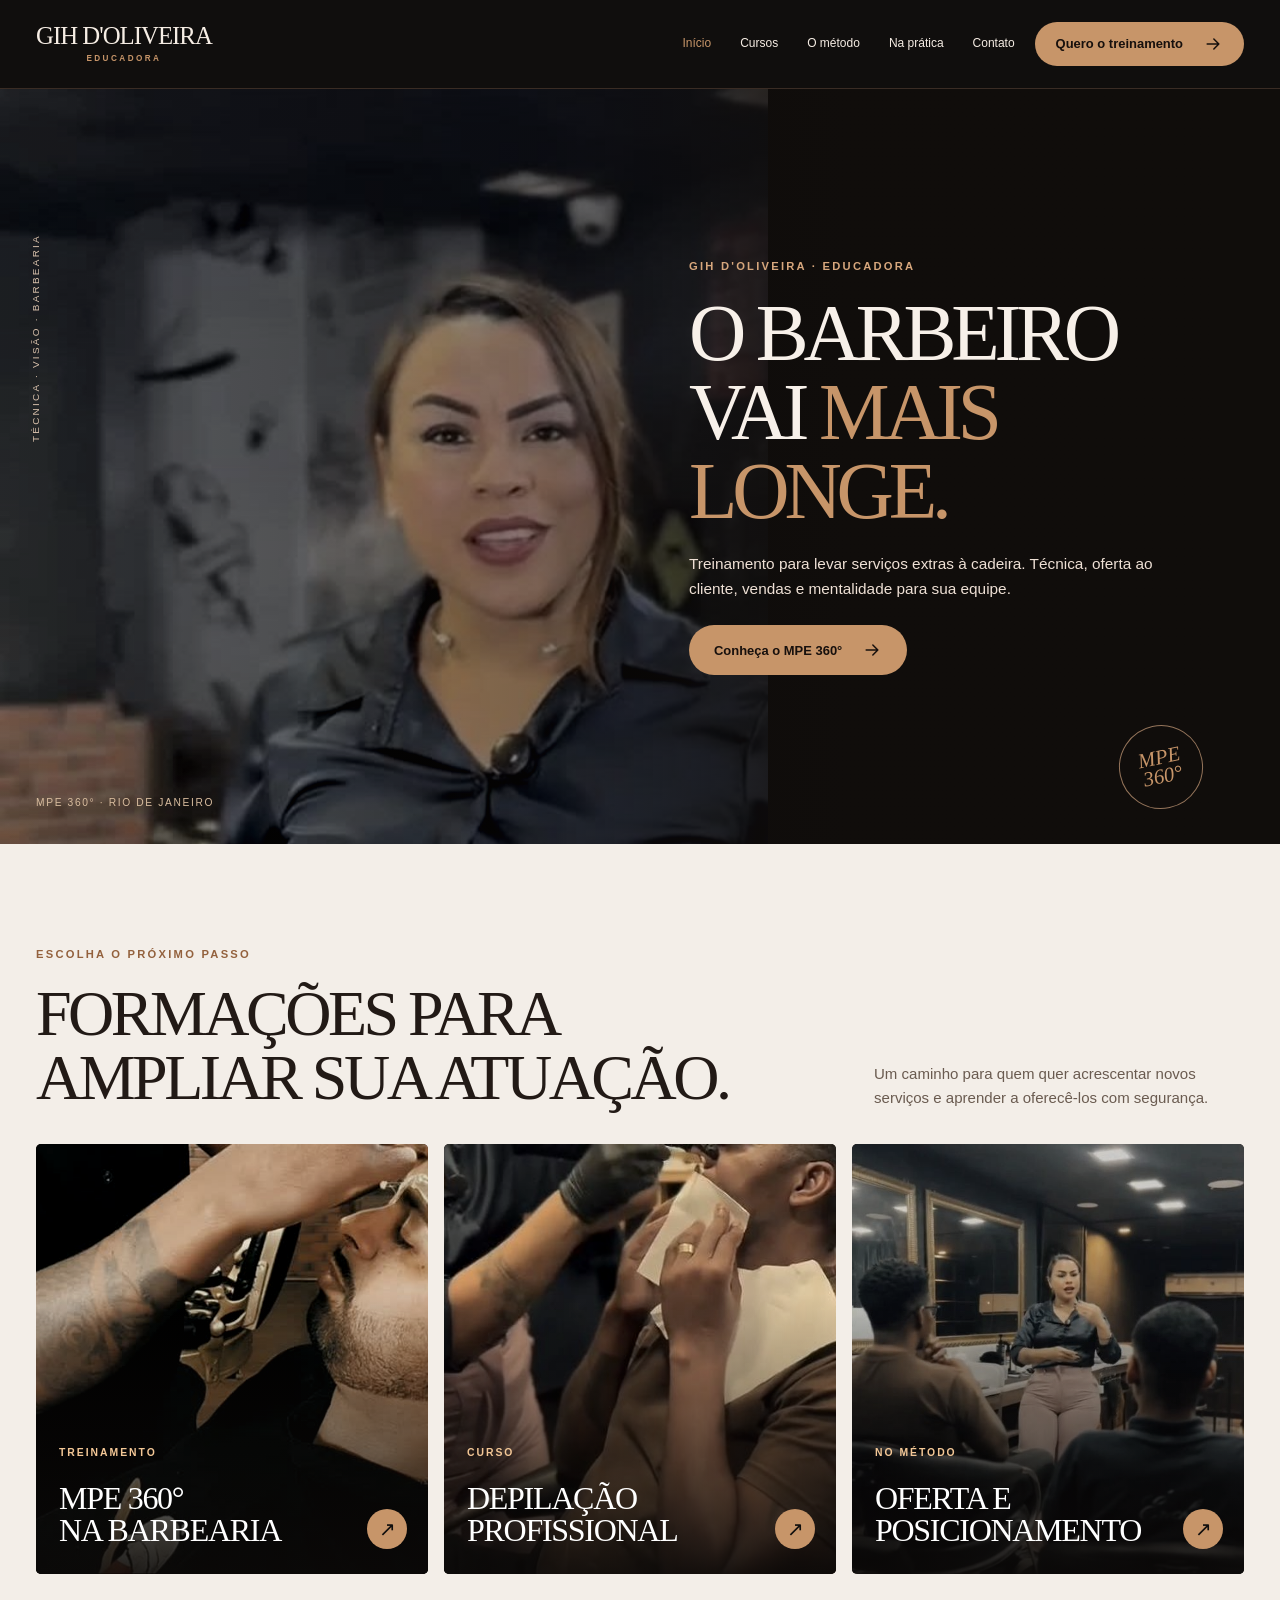
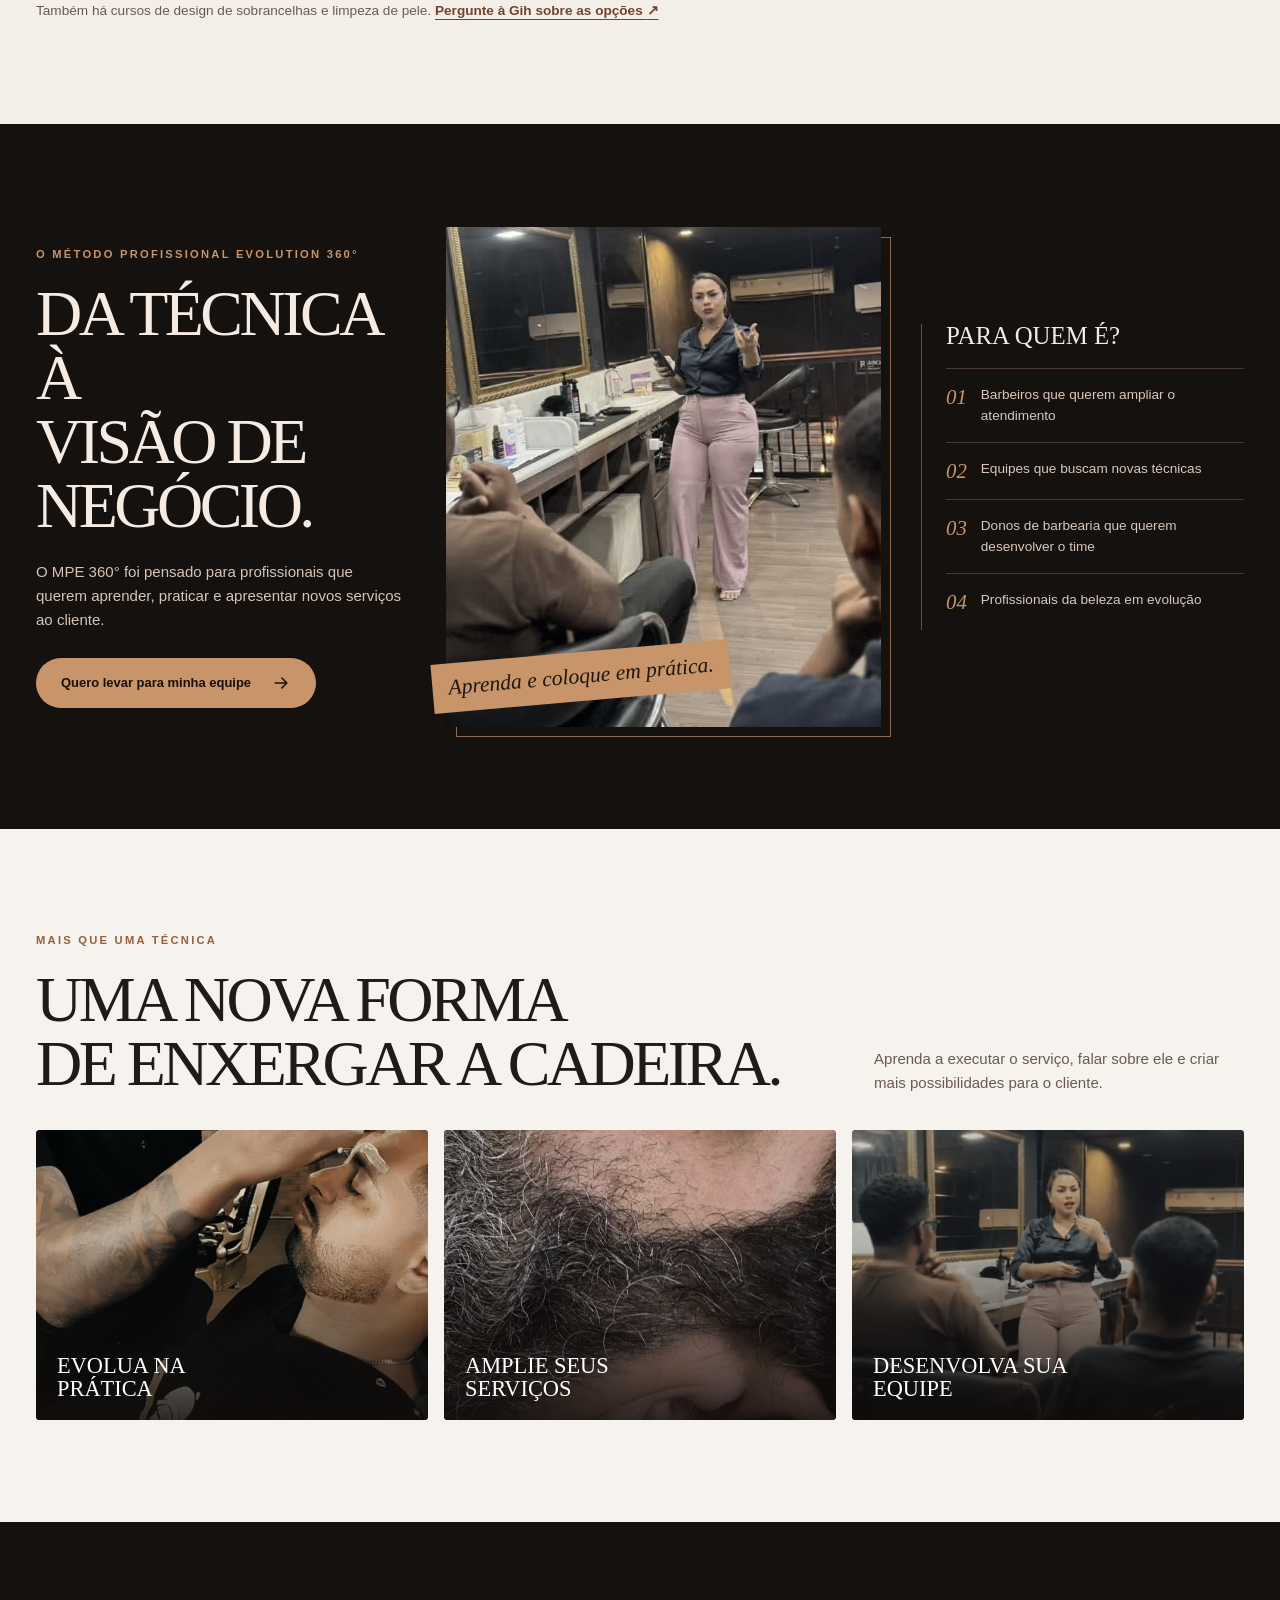
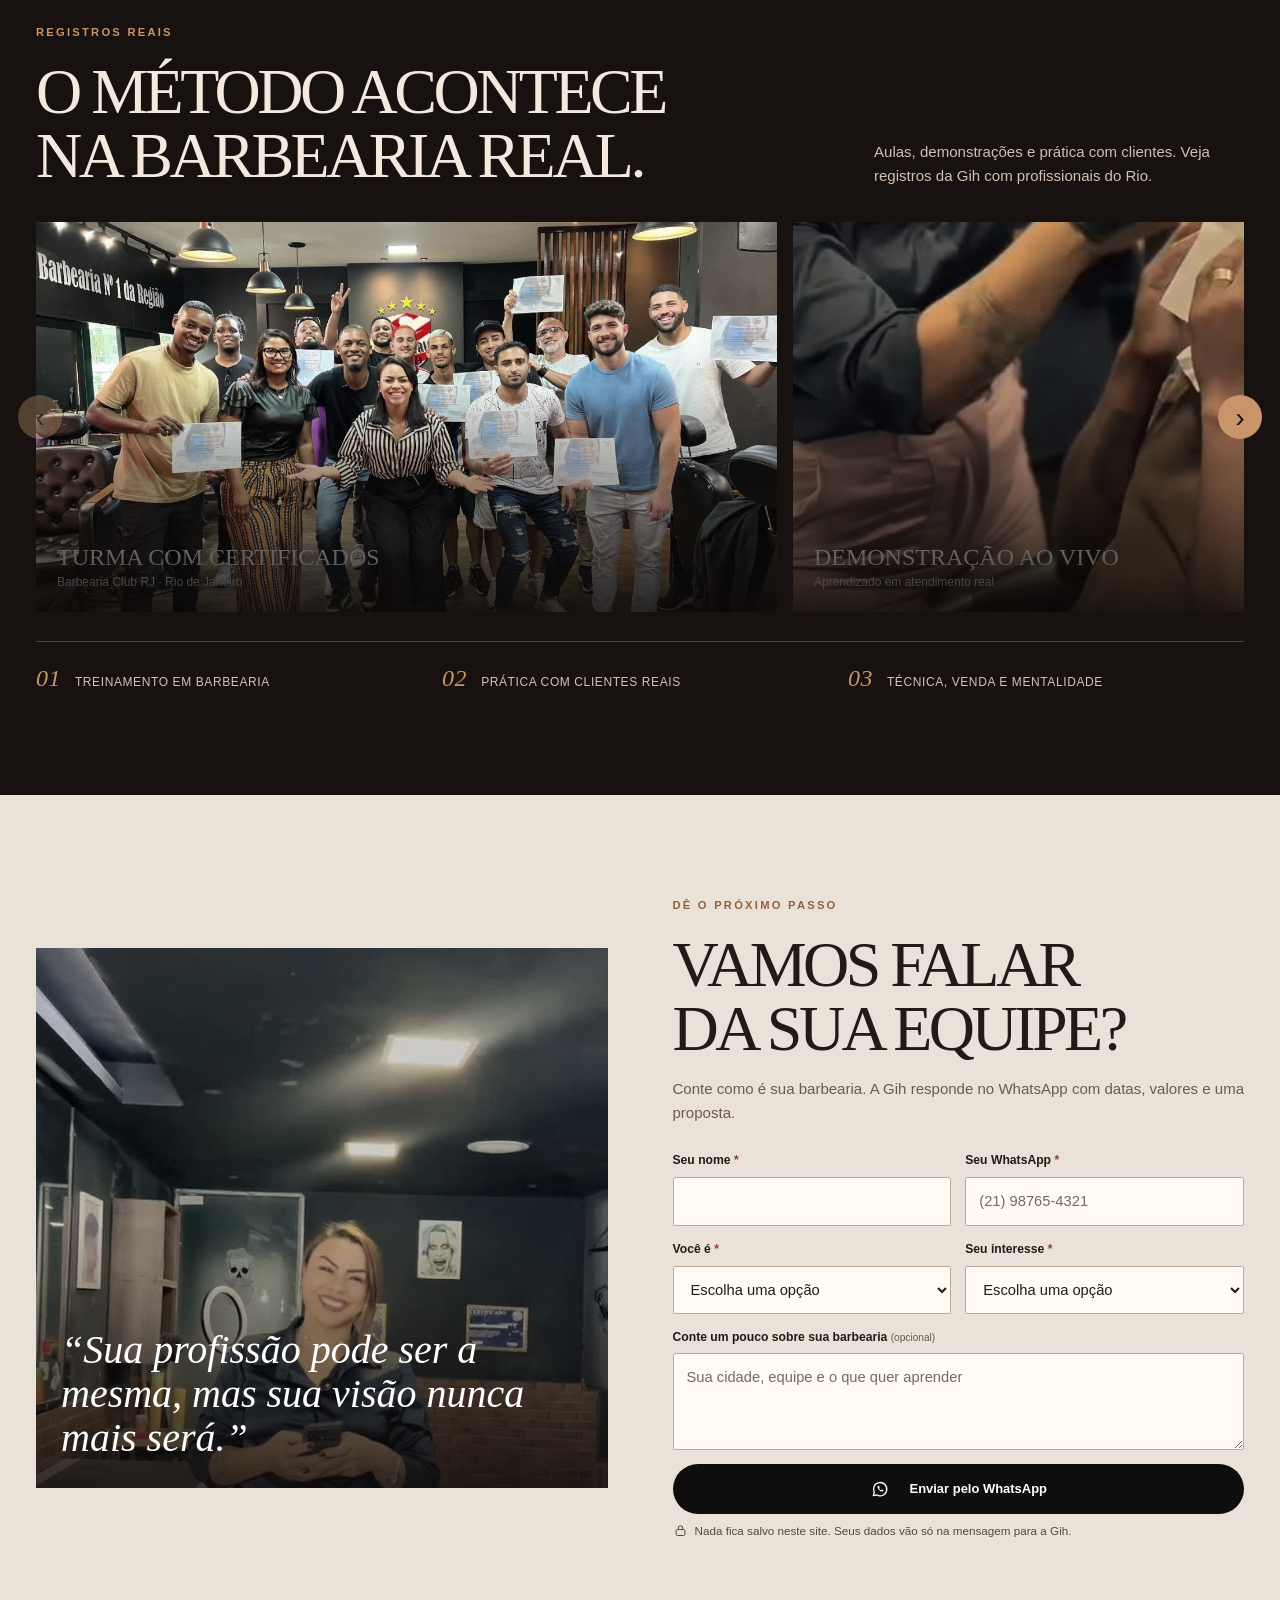
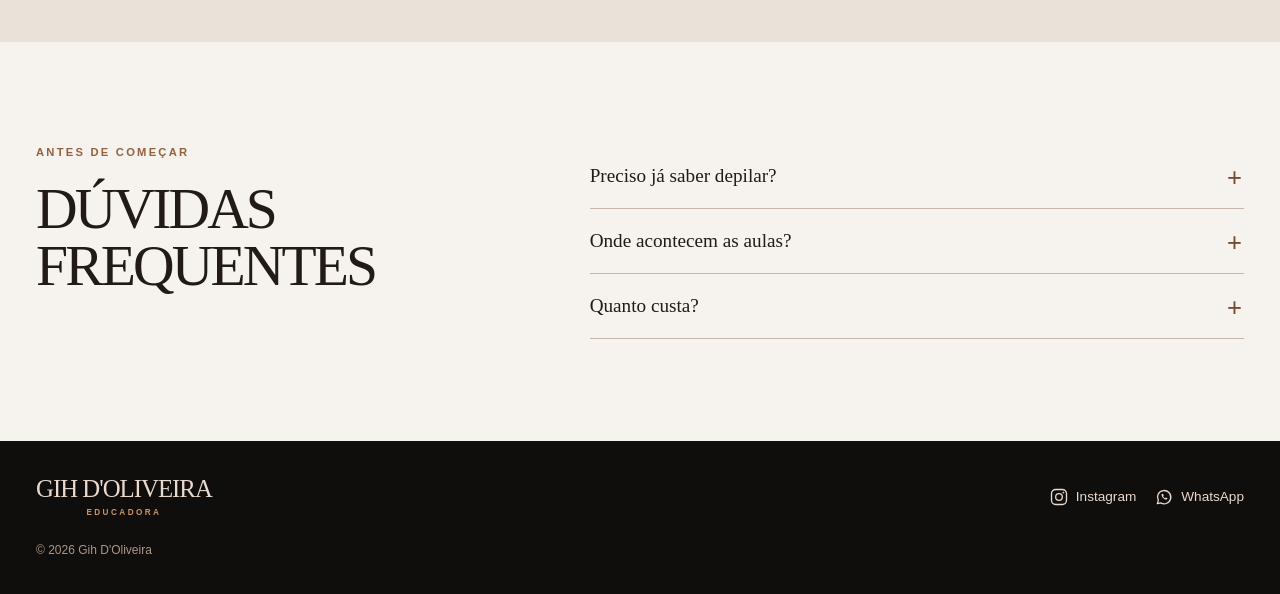
==== commit 316d7b43: "Inicial da Gihdoliveira" ====
--- a/gih-doliveira/index.html
+++ b/gih-doliveira/index.html
@@ -4,318 +4,90 @@
   <meta charset="utf-8">
   <meta name="viewport" content="width=device-width, initial-scale=1">
   <title>Gih D'Oliveira | Treinamento MPE 360° para barbeiros</title>
-  <meta name="description" content="Treinamento para barbeiros no Rio de Janeiro. Aprenda depilação e outros serviços extras e fature mais com o cliente que já senta na sua cadeira.">
+  <meta name="description" content="Treinamento MPE 360° para barbeiros e equipes no Rio de Janeiro. Técnica, serviços extras, vendas e prática com clientes reais.">
   <meta property="og:title" content="Gih D'Oliveira | Treinamento MPE 360°">
   <meta property="og:description" content="Sua profissão pode ser a mesma. Sua visão, nunca mais.">
   <meta property="og:image" content="assets/img/gih-hero.jpg">
-  <meta name="theme-color" content="#1a1310">
-  <link rel="icon" href="data:image/svg+xml,%3Csvg xmlns='http://www.w3.org/2000/svg' viewBox='0 0 64 64'%3E%3Crect width='64' height='64' rx='14' fill='%231a1310'/%3E%3Ctext x='50%25' y='58%25' text-anchor='middle' font-family='Georgia,serif' font-size='34' fill='%23e3bf9f'%3EG%3C/text%3E%3C/svg%3E">
-  <link rel="preconnect" href="https://fonts.googleapis.com">
-  <link rel="preconnect" href="https://fonts.gstatic.com" crossorigin>
-  <link href="https://fonts.googleapis.com/css2?family=Cormorant+Garamond:ital,wght@0,500;0,600;1,500&family=Manrope:wght@400;500;600;700&family=Pinyon+Script&display=swap" rel="stylesheet">
+  <meta name="theme-color" content="#100e0d">
+  <link rel="icon" href="data:image/svg+xml,%3Csvg xmlns='http://www.w3.org/2000/svg' viewBox='0 0 64 64'%3E%3Crect width='64' height='64' rx='8' fill='%23100e0d'/%3E%3Ctext x='50%25' y='62%25' text-anchor='middle' font-family='Georgia,serif' font-size='38' fill='%23c79569'%3EG%3C/text%3E%3C/svg%3E">
   <link rel="stylesheet" href="css/style.css">
+  <script src="js/main.js" defer></script>
 </head>
 <body>
   <a class="skip-link" href="#conteudo">Pular para o conteúdo</a>
-
-  <!-- Ícones (SVG sprite) -->
-  <svg width="0" height="0" style="position:absolute" aria-hidden="true">
-    <symbol id="i-arrow" viewBox="0 0 24 24"><path d="M5 12h14M13 6l6 6-6 6" fill="none" stroke="currentColor" stroke-width="1.8" stroke-linecap="round" stroke-linejoin="round"/></symbol>
+  <svg class="svg-sprite" aria-hidden="true" xmlns="http://www.w3.org/2000/svg">
+    <symbol id="i-arrow" viewBox="0 0 24 24"><path d="M5 12h14m-6-6 6 6-6 6" fill="none" stroke="currentColor" stroke-width="1.8" stroke-linecap="round" stroke-linejoin="round"/></symbol>
+    <symbol id="i-whats" viewBox="0 0 24 24"><path d="M4 20l1.2-3.9A8 8 0 1 1 8 19z" fill="none" stroke="currentColor" stroke-width="1.6" stroke-linejoin="round"/><path d="M9 8.6c0 3.3 2.9 6.4 6.3 6.4l1-1.4-2-1-1 .8c-1-.4-2-1.4-2.4-2.4l.8-1-1-2z" fill="currentColor"/></symbol>
     <symbol id="i-insta" viewBox="0 0 24 24"><rect x="3" y="3" width="18" height="18" rx="5" fill="none" stroke="currentColor" stroke-width="1.6"/><circle cx="12" cy="12" r="4" fill="none" stroke="currentColor" stroke-width="1.6"/><circle cx="17.3" cy="6.7" r="1.1" fill="currentColor"/></symbol>
-    <symbol id="i-whats" viewBox="0 0 24 24"><path d="M4 20l1.2-3.9A8 8 0 1 1 8 19z" fill="none" stroke="currentColor" stroke-width="1.6" stroke-linejoin="round"/><path d="M9 8.6c0 3.3 2.9 6.4 6.3 6.4l1-1.4-2-1-1 .8c-1-.4-2-1.4-2.4-2.4l.8-1-1-2z" fill="currentColor"/></symbol>
-    <symbol id="i-chair" viewBox="0 0 24 24"><path d="M7 4h10v6H7zM5 10h14v4H5zM12 14v5M8 21h8M7 4v-1M17 4v-1" fill="none" stroke="currentColor" stroke-width="1.5" stroke-linecap="round" stroke-linejoin="round"/></symbol>
-    <symbol id="i-calendar" viewBox="0 0 24 24"><rect x="3.5" y="5" width="17" height="15" rx="2" fill="none" stroke="currentColor" stroke-width="1.5"/><path d="M3.5 10h17M8 3v4M16 3v4M9 14.5l2 2 4-4" fill="none" stroke="currentColor" stroke-width="1.5" stroke-linecap="round" stroke-linejoin="round"/></symbol>
-    <symbol id="i-target" viewBox="0 0 24 24"><circle cx="12" cy="12" r="8.5" fill="none" stroke="currentColor" stroke-width="1.5"/><circle cx="12" cy="12" r="4.5" fill="none" stroke="currentColor" stroke-width="1.5"/><circle cx="12" cy="12" r="1.2" fill="currentColor"/></symbol>
-    <symbol id="i-team" viewBox="0 0 24 24"><circle cx="9" cy="8" r="3" fill="none" stroke="currentColor" stroke-width="1.5"/><circle cx="17" cy="9" r="2.4" fill="none" stroke="currentColor" stroke-width="1.5"/><path d="M3.5 19c.6-3.2 2.8-5 5.5-5s4.9 1.8 5.5 5M14.5 14.6c2.8-.5 5.2 1 6 4.4" fill="none" stroke="currentColor" stroke-width="1.5" stroke-linecap="round"/></symbol>
-    <symbol id="i-wax" viewBox="0 0 24 24"><path d="M4 20 15 9M13 7l4 4M15.5 4.5l4 4-2 2-4-4z" fill="none" stroke="currentColor" stroke-width="1.5" stroke-linecap="round" stroke-linejoin="round"/></symbol>
-    <symbol id="i-brow" viewBox="0 0 24 24"><path d="M3 12c3-4 9-5 18-2M5 17c2-1.4 4-1.6 6 0s4 1.4 6 0" fill="none" stroke="currentColor" stroke-width="1.5" stroke-linecap="round"/></symbol>
-    <symbol id="i-drop" viewBox="0 0 24 24"><path d="M12 3c3.5 4.4 6 7.7 6 11a6 6 0 0 1-12 0c0-3.3 2.5-6.6 6-11z" fill="none" stroke="currentColor" stroke-width="1.5" stroke-linejoin="round"/><path d="M9.5 14.5a2.6 2.6 0 0 0 2.5 2.5" fill="none" stroke="currentColor" stroke-width="1.5" stroke-linecap="round"/></symbol>
-    <symbol id="i-dot" viewBox="0 0 24 24"><circle cx="12" cy="12" r="8.5" fill="none" stroke="currentColor" stroke-width="1.5"/><circle cx="12" cy="12" r="2.6" fill="none" stroke="currentColor" stroke-width="1.5"/><path d="M12 3.5v2.5M12 18v2.5M3.5 12H6M18 12h2.5" stroke="currentColor" stroke-width="1.5" stroke-linecap="round"/></symbol>
-    <symbol id="i-brain" viewBox="0 0 24 24"><path d="M9 4.5a3 3 0 0 0-3 3 3 3 0 0 0-1.5 5.6A3 3 0 0 0 9 18v1.5h6V18a3 3 0 0 0 4.5-4.9A3 3 0 0 0 18 7.5a3 3 0 0 0-3-3c-1.2 0-2.3.7-3 1.6C11.3 5.2 10.2 4.5 9 4.5z" fill="none" stroke="currentColor" stroke-width="1.5" stroke-linejoin="round"/></symbol>
-    <symbol id="i-chart" viewBox="0 0 24 24"><path d="M4 20h16M7 16v-4M12 16V8M17 16V5" fill="none" stroke="currentColor" stroke-width="1.6" stroke-linecap="round"/></symbol>
     <symbol id="i-lock" viewBox="0 0 24 24"><rect x="5" y="10.5" width="14" height="9.5" rx="2" fill="none" stroke="currentColor" stroke-width="1.6"/><path d="M8.5 10.5V8a3.5 3.5 0 0 1 7 0v2.5" fill="none" stroke="currentColor" stroke-width="1.6"/></symbol>
-    <symbol id="i-chev" viewBox="0 0 24 24"><path d="M15 6l-6 6 6 6" fill="none" stroke="currentColor" stroke-width="1.8" stroke-linecap="round" stroke-linejoin="round"/></symbol>
   </svg>
 
-  <!-- ============ CABEÇALHO ============ -->
   <header class="site-header">
     <div class="container header-inner">
-      <a class="brand" href="#inicio" aria-label="Gih D'Oliveira, voltar ao início">
-        <span class="brand-tag">Educadora</span>
-        <span class="brand-name">Gih D'Oliveira</span>
-      </a>
-
-      <button class="nav-toggle" type="button" aria-expanded="false" aria-controls="menu" aria-label="Abrir menu">
-        <span></span><span></span><span></span>
-      </button>
-
+      <a class="brand" href="#inicio" aria-label="Gih D'Oliveira, voltar ao início"><span>Gih D'Oliveira</span><small>EDUCADORA</small></a>
+      <button class="nav-toggle" type="button" aria-expanded="false" aria-controls="menu" aria-label="Abrir menu"><span></span><span></span><span></span></button>
       <nav class="nav" id="menu" aria-label="Principal">
-        <ul>
-          <li><a href="#inicio">Início</a></li>
-          <li><a href="#servicos">Serviços</a></li>
-          <li><a href="#sobre">Sobre</a></li>
-          <li><a href="#treinamento">Treinamento</a></li>
-          <li><a href="#resultados">Resultados</a></li>
-          <li><a href="#contato">Contato</a></li>
-        </ul>
-        <a class="btn btn-nude btn-sm" href="#contato">Quero o treinamento <svg aria-hidden="true"><use href="#i-arrow"/></svg></a>
-        <a class="icon-link" href="https://www.instagram.com/educadora.gihdoliveira/" target="_blank" rel="noopener" aria-label="Instagram da Gih (abre em nova aba)"><svg aria-hidden="true"><use href="#i-insta"/></svg></a>
+        <ul><li><a href="#inicio">Início</a></li><li><a href="#cursos">Cursos</a></li><li><a href="#sobre">O método</a></li><li><a href="#resultados">Na prática</a></li><li><a href="#contato">Contato</a></li></ul>
+        <a class="btn btn-copper btn-small" href="#contato">Quero o treinamento <svg aria-hidden="true"><use href="#i-arrow"/></svg></a>
       </nav>
     </div>
   </header>
 
   <main id="conteudo">
+    <section class="hero" id="inicio" aria-labelledby="hero-titulo">
+      <img class="hero-image" src="assets/img/gih-hero.jpg" width="640" height="797" alt="Gih D'Oliveira, educadora, dentro de uma barbearia" fetchpriority="high">
+      <div class="hero-shade"></div>
+      <p class="hero-rail" aria-hidden="true">TÉCNICA · VISÃO · BARBEARIA</p>
+      <div class="container hero-inner">
+        <div class="hero-copy">
+          <p class="eyebrow">GIH D'OLIVEIRA · EDUCADORA</p>
+          <h1 id="hero-titulo">O barbeiro<br>vai <em>mais</em><br><em>longe.</em></h1>
+          <p class="hero-lead">Treinamento para levar serviços extras à cadeira. Técnica, oferta ao cliente, vendas e mentalidade para sua equipe.</p>
+          <a class="btn btn-copper" href="#sobre">Conheça o MPE 360° <svg aria-hidden="true"><use href="#i-arrow"/></svg></a>
+        </div>
+      </div>
+      <p class="hero-edition">MPE 360° · RIO DE JANEIRO</p><span class="hero-seal" aria-hidden="true">MPE<br>360°</span>
+    </section>
 
-    <!-- ============ HERO ============ -->
-    <section class="hero" id="inicio" aria-labelledby="hero-titulo">
-      <div class="container hero-grid">
-        <div class="hero-copy">
-          <p class="eyebrow">Treinamento para barbeiros · Rio de Janeiro</p>
-          <h1 id="hero-titulo">Sua profissão pode ser a mesma. <em>Sua visão, nunca mais.</em></h1>
-          <p class="hero-lead">Sou Gih D'Oliveira, especialista em depilação. Ensino barbeiros a oferecer serviços extras e faturar mais com o cliente que já senta na cadeira.</p>
-          <div class="hero-actions">
-            <a class="btn btn-nude" href="#contato">Quero o treinamento <svg aria-hidden="true"><use href="#i-arrow"/></svg></a>
-            <a class="btn btn-ghost" href="#treinamento">Ver os cursos</a>
-          </div>
+    <section class="section courses-section" id="cursos" aria-labelledby="cursos-titulo">
+      <div class="container">
+        <div class="section-head split-head"><div><p class="eyebrow">ESCOLHA O PRÓXIMO PASSO</p><h2 id="cursos-titulo">Formações para<br>ampliar sua atuação.</h2></div><p>Um caminho para quem quer acrescentar novos serviços e aprender a oferecê-los com segurança.</p></div>
+        <div class="course-grid">
+          <a class="course-card" href="#contato" data-interesse="Treinamento MPE 360° para a equipe"><img src="assets/img/pratica-aluno.jpg" width="640" height="501" alt="Aluno aplicando uma técnica em cliente na barbearia" loading="lazy"><span class="course-type">TREINAMENTO</span><h3>MPE 360°<br>na barbearia</h3><span class="circle-arrow" aria-hidden="true">↗</span></a>
+          <a class="course-card" href="#contato" data-interesse="Curso de depilação"><img src="assets/img/pratica-gih.jpg" width="610" height="456" alt="Gih demonstrando depilação em um cliente" loading="lazy"><span class="course-type">CURSO</span><h3>Depilação<br>profissional</h3><span class="circle-arrow" aria-hidden="true">↗</span></a>
+          <a class="course-card" href="#contato" data-interesse="Ainda não sei"><img src="assets/img/aula-na-barbearia.jpg" width="610" height="823" alt="Gih dando aula para barbeiros dentro da barbearia" loading="lazy"><span class="course-type">NO MÉTODO</span><h3>Oferta e<br>posicionamento</h3><span class="circle-arrow" aria-hidden="true">↗</span></a>
         </div>
-
-        <figure class="hero-photo">
-          <img src="assets/img/gih-hero.jpg" width="640" height="797" alt="Gih D'Oliveira sorrindo dentro de uma barbearia, de camisa azul-marinho" fetchpriority="high">
-          <figcaption class="signature" aria-hidden="true">MPE 360°</figcaption>
-        </figure>
-      </div>
-
-      <div class="container">
-        <ul class="trust" aria-label="Como funciona o treinamento">
-          <li><svg aria-hidden="true"><use href="#i-chair"/></svg><span>Aulas dentro da barbearia</span></li>
-          <li><svg aria-hidden="true"><use href="#i-calendar"/></svg><span>7 dias aplicando com clientes reais</span></li>
-          <li><svg aria-hidden="true"><use href="#i-target"/></svg><span>Técnica, venda e mentalidade</span></li>
-          <li><svg aria-hidden="true"><use href="#i-team"/></svg><span>Para barbeiros e equipes inteiras</span></li>
-        </ul>
+        <p class="course-note">Também há cursos de design de sobrancelhas e limpeza de pele. <a href="#contato">Pergunte à Gih sobre as opções <span aria-hidden="true">↗</span></a></p>
       </div>
     </section>
 
-    <!-- ============ SERVIÇOS EXTRAS ============ -->
-    <section class="section section-light" id="servicos" aria-labelledby="servicos-titulo">
-      <div class="container services">
-        <div class="section-head">
-          <p class="eyebrow">Serviços extras</p>
-          <h2 id="servicos-titulo">Mais faturamento, na mesma cadeira.</h2>
-          <p class="section-intro">A depilação é um dos serviços que mais saem na barbearia. Leva poucos minutos e aumenta o valor de cada atendimento.</p>
-        </div>
-
-        <ul class="service-cards">
-          <li class="service-card">
-            <img src="assets/img/depilacao-nariz.jpg" width="610" height="693" alt="Retirada de cera do nariz de um cliente com barba" loading="lazy">
-            <span>Nariz</span>
-          </li>
-          <li class="service-card">
-            <img src="assets/img/depilacao-orelha.jpg" width="610" height="693" alt="Orelha de cliente depilada, com a barba ao lado" loading="lazy">
-            <span>Orelha</span>
-          </li>
-          <li class="service-card">
-            <img src="assets/img/depilacao-nuca.jpg" width="610" height="694" alt="Nuca de cliente sendo depilada com luva" loading="lazy">
-            <span>Nuca e pescoço</span>
-          </li>
-          <li class="service-card">
-            <img src="assets/img/pratica-aluno.jpg" width="640" height="501" alt="Aluno aplicando a técnica em um cliente na cadeira" loading="lazy">
-            <span>Prática com cliente real</span>
-          </li>
-        </ul>
+    <section class="section method-section" id="sobre" aria-labelledby="sobre-titulo">
+      <div class="container method-grid">
+        <div class="method-copy"><p class="eyebrow">O MÉTODO PROFISSIONAL EVOLUTION 360°</p><h2 id="sobre-titulo">Da técnica à<br>visão de<br>negócio.</h2><p>O MPE 360° foi pensado para profissionais que querem aprender, praticar e apresentar novos serviços ao cliente.</p><a class="btn btn-copper" href="#contato" data-interesse="Treinamento MPE 360° para a equipe">Quero levar para minha equipe <svg aria-hidden="true"><use href="#i-arrow"/></svg></a></div>
+        <figure class="method-photo"><img src="assets/img/gih-ensinando.jpg" width="640" height="705" alt="Gih D'Oliveira orientando uma turma na barbearia" loading="lazy"><figcaption>Aprenda e coloque em prática.</figcaption></figure>
+        <div class="method-audience"><h3>Para quem é?</h3><ol><li>Barbeiros que querem ampliar o atendimento</li><li>Equipes que buscam novas técnicas</li><li>Donos de barbearia que querem desenvolver o time</li><li>Profissionais da beleza em evolução</li></ol></div>
       </div>
     </section>
 
-    <!-- ============ SOBRE ============ -->
-    <section class="section about" id="sobre" aria-labelledby="sobre-titulo">
-      <div class="container about-grid">
-        <div class="about-copy">
-          <p class="eyebrow">Sobre mim</p>
-          <h2 id="sobre-titulo">Não foi por acaso que eu criei o MPE 360°.</h2>
-          <p>Criei o Método Profissional Evolution 360° para mudar a forma como o barbeiro enxerga a própria profissão.</p>
-          <p>Não basta dominar uma técnica. Você precisa saber apresentar o serviço, mostrar o valor dele e oferecer ao cliente sem vergonha.</p>
-          <a class="btn btn-nude" href="#treinamento">Conheça o método <svg aria-hidden="true"><use href="#i-arrow"/></svg></a>
-        </div>
-
-        <figure class="about-photo">
-          <img src="assets/img/gih-sobre.jpg" width="640" height="727" alt="Gih D'Oliveira sorrindo, com o celular na mão, em uma barbearia" loading="lazy">
-        </figure>
-
-        <ul class="facts">
-          <li><svg aria-hidden="true"><use href="#i-wax"/></svg><p><strong>Especialista em depilação</strong>A técnica que virou serviço extra na barbearia</p></li>
-          <li><svg aria-hidden="true"><use href="#i-chair"/></svg><p><strong>Treinamentos em barbearias do RJ</strong>Como a turma da Barbearia Club RJ</p></li>
-          <li><svg aria-hidden="true"><use href="#i-brain"/></svg><p><strong>Presente na Professional Fair RJ</strong>Entrevistou Max dos Santos sobre carreira</p></li>
-        </ul>
+    <section class="section benefits-section" aria-labelledby="beneficios-titulo">
+      <div class="container"><div class="section-head split-head"><div><p class="eyebrow">MAIS QUE UMA TÉCNICA</p><h2 id="beneficios-titulo">Uma nova forma<br>de enxergar a cadeira.</h2></div><p>Aprenda a executar o serviço, falar sobre ele e criar mais possibilidades para o cliente.</p></div>
+        <div class="benefit-grid"><figure><img src="assets/img/pratica-aluno.jpg" width="640" height="501" alt="Aluno praticando em um cliente" loading="lazy"><figcaption>Evolua na prática</figcaption></figure><figure><img src="assets/img/depilacao-orelha.jpg" width="610" height="693" alt="Detalhe de depilação de orelha em um cliente" loading="lazy"><figcaption>Amplie seus serviços</figcaption></figure><figure><img src="assets/img/aula-na-barbearia.jpg" width="610" height="823" alt="Gih ensinando barbeiros" loading="lazy"><figcaption>Desenvolva sua equipe</figcaption></figure></div>
       </div>
     </section>
 
-    <!-- ============ RESULTADOS (galeria) ============ -->
-    <section class="section section-light" id="resultados" aria-labelledby="resultados-titulo">
-      <div class="container gallery-wrap">
-        <div class="section-head">
-          <p class="eyebrow">Por dentro do treinamento</p>
-          <h2 id="resultados-titulo">Turmas reais, na barbearia de verdade.</h2>
-        </div>
-
-        <div class="gallery">
-          <button class="gallery-btn prev" type="button" aria-label="Fotos anteriores" aria-controls="galeria"><svg aria-hidden="true"><use href="#i-chev"/></svg></button>
-          <ul class="gallery-track" id="galeria" tabindex="0" aria-label="Fotos dos treinamentos">
-            <li><figure><img src="assets/img/turma-barbearia-club.jpg" width="1280" height="960" alt="Turma de barbeiros com certificados ao lado da Gih na Barbearia Club RJ" loading="lazy"><figcaption>Turma formada na Barbearia Club RJ</figcaption></figure></li>
-            <li><figure><img src="assets/img/gih-ensinando.jpg" width="640" height="705" alt="Gih em pé, explicando para alunos dentro da barbearia" loading="lazy"><figcaption>Do conceito à prática</figcaption></figure></li>
-            <li><figure><img src="assets/img/pratica-gih.jpg" width="610" height="456" alt="Gih de luvas fazendo depilação de nariz em um cliente" loading="lazy"><figcaption>Demonstração ao vivo</figcaption></figure></li>
-            <li><figure><img src="assets/img/evento-max-dos-santos.jpg" width="610" height="466" alt="Gih ao lado de Max dos Santos no palco da Professional Fair RJ" loading="lazy"><figcaption>Com Max dos Santos na Professional Fair RJ</figcaption></figure></li>
-          </ul>
-          <button class="gallery-btn next" type="button" aria-label="Próximas fotos" aria-controls="galeria"><svg aria-hidden="true"><use href="#i-chev"/></svg></button>
-        </div>
-
-        <!-- Depoimentos: tirados de posts reais. Confirme a autorização antes de publicar. -->
-        <div class="quotes">
-          <blockquote class="quote">
-            <p>“Até o momento só fiz nariz e cobrei 15 reais. Mas só hoje fiz 3 narizes: 45 reais a mais.”</p>
-            <footer>Aluno do MPE 360°, durante os 7 dias de prática</footer>
-          </blockquote>
-          <blockquote class="quote quote-photo">
-            <img src="assets/img/aluno-vanderson.jpg" width="600" height="682" alt="Vanderson, barbeiro, dando depoimento" loading="lazy">
-            <div>
-              <p>“Ela abriu minha mente para a área profissional.”</p>
-              <footer>Vanderson, barbeiro e aluno do MPE 360°</footer>
-            </div>
-          </blockquote>
-        </div>
+    <section class="section results-section" id="resultados" aria-labelledby="resultados-titulo">
+      <div class="container"><div class="section-head split-head"><div><p class="eyebrow">REGISTROS REAIS</p><h2 id="resultados-titulo">O método acontece<br>na barbearia real.</h2></div><p>Aulas, demonstrações e prática com clientes. Veja registros da Gih com profissionais do Rio.</p></div>
+        <div class="gallery"><button class="gallery-btn prev" type="button" aria-label="Fotos anteriores" aria-controls="galeria">‹</button><ul class="gallery-track" id="galeria" tabindex="0" aria-label="Fotos dos treinamentos"><li><figure><img src="assets/img/turma-barbearia-club.jpg" width="1280" height="960" alt="Turma de barbeiros com certificados na Barbearia Club RJ" loading="lazy"><figcaption><strong>Turma com certificados</strong>Barbearia Club RJ · Rio de Janeiro</figcaption></figure></li><li><figure><img src="assets/img/pratica-gih.jpg" width="610" height="456" alt="Gih demonstrando a técnica em cliente" loading="lazy"><figcaption><strong>Demonstração ao vivo</strong>Aprendizado em atendimento real</figcaption></figure></li><li><figure><img src="assets/img/gih-ensinando.jpg" width="640" height="705" alt="Gih ensinando uma turma dentro da barbearia" loading="lazy"><figcaption><strong>Aula na barbearia</strong>Conceito e prática no mesmo ambiente</figcaption></figure></li><li><figure><img src="assets/img/evento-max-dos-santos.jpg" width="610" height="466" alt="Gih com Max dos Santos na Professional Fair RJ" loading="lazy"><figcaption><strong>Professional Fair RJ</strong>Gih com Max dos Santos</figcaption></figure></li></ul><button class="gallery-btn next" type="button" aria-label="Próximas fotos" aria-controls="galeria">›</button></div>
+        <ul class="proof-points"><li><span>01</span> Treinamento em barbearia</li><li><span>02</span> Prática com clientes reais</li><li><span>03</span> Técnica, venda e mentalidade</li></ul>
       </div>
     </section>
 
-    <!-- ============ TREINAMENTO / CURSOS ============ -->
-    <section class="section training" id="treinamento" aria-labelledby="treinamento-titulo">
-      <div class="training-grid">
-        <figure class="training-photo">
-          <img src="assets/img/aula-na-barbearia.jpg" width="610" height="823" alt="" loading="lazy">
-        </figure>
+    <section class="section contact-section" id="contato" aria-labelledby="contato-titulo"><div class="container contact-grid"><figure class="contact-photo"><img src="assets/img/gih-sobre.jpg" width="640" height="727" alt="Gih D'Oliveira sorrindo dentro de uma barbearia" loading="lazy"><figcaption>“Sua profissão pode ser a mesma, mas sua visão nunca mais será.”</figcaption></figure><div class="contact-content"><p class="eyebrow">DÊ O PRÓXIMO PASSO</p><h2 id="contato-titulo">Vamos falar<br>da sua equipe?</h2><p>Conte como é sua barbearia. A Gih responde no WhatsApp com datas, valores e uma proposta.</p>
+      <form class="form" id="form-contato" novalidate><div class="field"><label for="nome">Seu nome <span aria-hidden="true">*</span></label><input id="nome" name="nome" type="text" autocomplete="name" required aria-describedby="nome-erro"><p class="error" id="nome-erro" aria-live="polite"></p></div><div class="field"><label for="whatsapp">Seu WhatsApp <span aria-hidden="true">*</span></label><input id="whatsapp" name="whatsapp" type="tel" inputmode="tel" autocomplete="tel" placeholder="(21) 98765-4321" required aria-describedby="whatsapp-erro"><p class="error" id="whatsapp-erro" aria-live="polite"></p></div><div class="field"><label for="perfil">Você é <span aria-hidden="true">*</span></label><select id="perfil" name="perfil" required aria-describedby="perfil-erro"><option value="">Escolha uma opção</option><option>Dono(a) de barbearia</option><option>Barbeiro(a)</option><option>Profissional da beleza</option></select><p class="error" id="perfil-erro" aria-live="polite"></p></div><div class="field"><label for="interesse">Seu interesse <span aria-hidden="true">*</span></label><select id="interesse" name="interesse" required aria-describedby="interesse-erro"><option value="">Escolha uma opção</option><option>Treinamento MPE 360° para a equipe</option><option>Curso de depilação</option><option>Curso de design de sobrancelhas</option><option>Curso de limpeza de pele</option><option>Ainda não sei</option></select><p class="error" id="interesse-erro" aria-live="polite"></p></div><div class="field field-full"><label for="mensagem">Conte um pouco sobre sua barbearia <small>(opcional)</small></label><textarea id="mensagem" name="mensagem" rows="3" placeholder="Sua cidade, equipe e o que quer aprender"></textarea></div><div class="form-footer"><button class="btn btn-dark" type="submit"><svg aria-hidden="true"><use href="#i-whats"/></svg> Enviar pelo WhatsApp</button><p class="form-note"><svg aria-hidden="true"><use href="#i-lock"/></svg> Nada fica salvo neste site. Seus dados vão só na mensagem para a Gih.</p><p class="form-status" id="form-status" role="status"></p></div></form>
+    </div></div></section>
 
-        <div class="training-copy">
-          <p class="eyebrow">Treinamento MPE 360°</p>
-          <h2 id="treinamento-titulo">Leve o método para a sua barbearia.</h2>
-          <p>Você aprende a técnica, aprende a oferecer e coloca em prática por 7 dias com clientes reais.</p>
-          <ul class="extras" aria-label="Também faz parte do treinamento">
-            <li>Mentalidade e desenvolvimento pessoal</li>
-            <li>Como apresentar o serviço ao cliente</li>
-            <li>Estratégias de venda e persuasão</li>
-          </ul>
-          <a class="btn btn-nude" href="#contato" data-interesse="Treinamento MPE 360° para a equipe">Quero levar para minha equipe <svg aria-hidden="true"><use href="#i-arrow"/></svg></a>
-        </div>
-
-        <div class="courses">
-          <h3>Cursos de capacitação</h3>
-          <ul>
-            <li><svg aria-hidden="true"><use href="#i-wax"/></svg><a href="#contato" data-interesse="Curso de depilação">Depilação</a></li>
-            <li><svg aria-hidden="true"><use href="#i-brow"/></svg><a href="#contato" data-interesse="Curso de design de sobrancelhas">Design de sobrancelhas</a></li>
-            <li><svg aria-hidden="true"><use href="#i-drop"/></svg><a href="#contato" data-interesse="Curso de limpeza de pele">Limpeza de pele</a></li>
-            <li><svg aria-hidden="true"><use href="#i-dot"/></svg><a href="#contato" data-interesse="Curso de remoção de verrugas e sinais">Remoção de verrugas e sinais</a></li>
-          </ul>
-          <p class="courses-note">Toque em um curso para já marcá-lo no formulário.</p>
-        </div>
-      </div>
-    </section>
-
-    <!-- ============ CONTATO / FORMULÁRIO ============ -->
-    <section class="section contact section-light" id="contato" aria-labelledby="contato-titulo">
-      <div class="container contact-grid">
-        <div class="contact-copy">
-          <h2 id="contato-titulo">Vamos aumentar o seu faturamento?</h2>
-          <p>Preencha o formulário. A Gih responde com datas, valores e o formato ideal para você ou para a sua equipe.</p>
-        </div>
-
-        <form class="form" id="form-contato" novalidate>
-          <div class="field">
-            <label for="nome">Nome <span class="req" aria-hidden="true">*</span></label>
-            <input id="nome" name="nome" type="text" autocomplete="name" required aria-describedby="nome-erro">
-            <p class="error" id="nome-erro" aria-live="polite"></p>
-          </div>
-
-          <div class="field">
-            <label for="whatsapp">WhatsApp com DDD <span class="req" aria-hidden="true">*</span></label>
-            <input id="whatsapp" name="whatsapp" type="tel" inputmode="tel" autocomplete="tel" placeholder="(21) 98765-4321" required aria-describedby="whatsapp-erro">
-            <p class="error" id="whatsapp-erro" aria-live="polite"></p>
-          </div>
-
-          <div class="field">
-            <label for="perfil">Você é <span class="req" aria-hidden="true">*</span></label>
-            <select id="perfil" name="perfil" required aria-describedby="perfil-erro">
-              <option value="">Escolha uma opção</option>
-              <option>Dono(a) de barbearia</option>
-              <option>Barbeiro(a)</option>
-              <option>Profissional da beleza</option>
-            </select>
-            <p class="error" id="perfil-erro" aria-live="polite"></p>
-          </div>
-
-          <div class="field">
-            <label for="interesse">Tenho interesse em <span class="req" aria-hidden="true">*</span></label>
-            <select id="interesse" name="interesse" required aria-describedby="interesse-erro">
-              <option value="">Escolha uma opção</option>
-              <option>Treinamento MPE 360° para a equipe</option>
-              <option>Curso de depilação</option>
-              <option>Curso de design de sobrancelhas</option>
-              <option>Curso de limpeza de pele</option>
-              <option>Curso de remoção de verrugas e sinais</option>
-              <option>Ainda não sei</option>
-            </select>
-            <p class="error" id="interesse-erro" aria-live="polite"></p>
-          </div>
-
-          <div class="field field-full">
-            <label for="mensagem">Mensagem <span class="optional">(opcional)</span></label>
-            <textarea id="mensagem" name="mensagem" rows="3" placeholder="Ex.: tenho 4 barbeiros na equipe, em Madureira"></textarea>
-          </div>
-
-          <div class="field-full form-footer">
-            <button class="btn btn-nude btn-block" type="submit"><svg aria-hidden="true"><use href="#i-whats"/></svg> Enviar pelo WhatsApp</button>
-            <p class="form-note"><svg aria-hidden="true"><use href="#i-lock"/></svg> Nada fica salvo neste site. Seus dados vão só na mensagem para a Gih.</p>
-            <p class="form-status" id="form-status" role="status"></p>
-          </div>
-        </form>
-
-        <figure class="contact-photo">
-          <img src="assets/img/gih-contato.jpg" width="576" height="683" alt="Gih D'Oliveira de roupa branca, em pé, sorrindo" loading="lazy">
-        </figure>
-      </div>
-    </section>
-
-    <!-- ============ DÚVIDAS ============ -->
-    <section class="section faq-wrap" aria-labelledby="duvidas-titulo">
-      <div class="container narrow">
-        <h2 id="duvidas-titulo">Dúvidas frequentes</h2>
-        <details class="faq">
-          <summary>Preciso já saber depilar?</summary>
-          <p>Não. O treinamento começa do zero na técnica e segue até a forma de oferecer o serviço ao cliente.</p>
-        </details>
-        <details class="faq">
-          <summary>Onde acontecem as aulas?</summary>
-          <p>Na própria barbearia, com os seus clientes e a sua equipe. Assim, você aprende no lugar onde vai atender.</p>
-        </details>
-        <details class="faq">
-          <summary>Quanto custa?</summary>
-          <p>O valor depende do curso e do tamanho da equipe. Envie o formulário e a Gih responde com a proposta.</p>
-        </details>
-      </div>
-    </section>
+    <section class="section faq-section" aria-labelledby="duvidas-titulo"><div class="container faq-grid"><div><p class="eyebrow">ANTES DE COMEÇAR</p><h2 id="duvidas-titulo">Dúvidas frequentes</h2></div><div><details class="faq"><summary>Preciso já saber depilar?</summary><p>Não. O treinamento começa pela técnica e segue até a forma de oferecer o serviço ao cliente.</p></details><details class="faq"><summary>Onde acontecem as aulas?</summary><p>Na própria barbearia, com a sua equipe e prática com clientes reais.</p></details><details class="faq"><summary>Quanto custa?</summary><p>O valor depende do curso e do tamanho da equipe. Envie o formulário para receber uma proposta.</p></details></div></div></section>
   </main>
-
-  <!-- ============ RODAPÉ ============ -->
-  <footer class="site-footer">
-    <div class="container footer-inner">
-      <a class="brand" href="#inicio" aria-label="Gih D'Oliveira, voltar ao início">
-        <span class="brand-tag">Educadora</span>
-        <span class="brand-name">Gih D'Oliveira</span>
-      </a>
-      <p class="footer-slogan">MPE 360° · Método Profissional Evolution</p>
-      <div class="footer-links">
-        <a href="https://www.instagram.com/educadora.gihdoliveira/" target="_blank" rel="noopener"><svg aria-hidden="true"><use href="#i-insta"/></svg> @educadora.gihdoliveira</a>
-        <a class="js-whatsapp" href="#contato" data-msg="Oi, Gih! Vim pelo site e quero saber mais sobre o MPE 360°."><svg aria-hidden="true"><use href="#i-whats"/></svg> Falar no WhatsApp</a>
-      </div>
-      <p class="copy">© <span id="ano">2026</span> Gih D'Oliveira</p>
-    </div>
-  </footer>
-
-  <script src="js/main.js" defer></script>
+  <footer class="site-footer"><div class="container footer-inner"><a class="brand" href="#inicio" aria-label="Gih D'Oliveira, voltar ao início"><span>Gih D'Oliveira</span><small>EDUCADORA</small></a><div class="footer-links"><a href="https://www.instagram.com/educadora.gihdoliveira/" target="_blank" rel="noopener"><svg aria-hidden="true"><use href="#i-insta"/></svg> Instagram</a><a class="js-whatsapp" href="#contato" data-msg="Oi, Gih! Vim pelo site e quero saber mais sobre o MPE 360°."><svg aria-hidden="true"><use href="#i-whats"/></svg> WhatsApp</a></div><p>© <span id="ano">2026</span> Gih D'Oliveira</p></div></footer>
 </body>
 </html>
--- a/gih-doliveira/css/style.css
+++ b/gih-doliveira/css/style.css
@@ -1,342 +1,32 @@
-/* =========================================================
-   Gih D'Oliveira — estilos (CSS puro)
-   Cores e fontes ficam nas variáveis abaixo.
-   ========================================================= */
-:root {
-  --espresso: #1a1310;   /* fundo escuro principal */
-  --cafe: #2b1f1a;       /* fundo escuro secundário */
-  --cafe-2: #3d2c24;
-  --nude: #e3bf9f;       /* botões */
-  --nude-hover: #edcfb4;
-  --nude-text: #e9c9ad;  /* títulos em destaque sobre fundo escuro */
-  --cream: #f7f2ed;      /* fundo claro */
-  --cream-2: #efe6dd;
-  --ink: #1f1814;        /* texto sobre fundo claro */
-  --ink-soft: #5e5049;
-  --on-dark: #f4ece6;
-  --on-dark-soft: #c9b8ad;
-  --accent: #a24a33;     /* rótulos (eyebrow) */
-  --line-dark: rgba(255, 255, 255, .12);
-  --line-light: #dccfc4;
+:root{--black:#100e0d;--coffee:#211914;--cream:#f3eee8;--cream-2:#eae1d8;--copper:#c79569;--copper-dark:#93613d;--ink:#221a16;--soft:#6a5b50;--line:#cdbfb3;--serif:Georgia,'Times New Roman',serif;--sans:Arial,Helvetica,sans-serif;--gutter:clamp(20px,5vw,36px)}
+*,*::before,*::after{box-sizing:border-box}html{scroll-behavior:smooth;scroll-padding-top:80px}body{margin:0;color:var(--ink);background:var(--cream);font:400 16px/1.6 var(--sans);overflow-x:hidden}img{display:block;max-width:100%}a{color:inherit}button,input,select,textarea{font:inherit}button{cursor:pointer}h1,h2,h3,p,figure{margin:0}h1,h2,h3{font-family:var(--serif);font-weight:400;line-height:1}ul,ol{margin:0;padding:0;list-style:none}svg{width:20px;height:20px;flex:none}.svg-sprite{position:absolute;width:0;height:0;overflow:hidden}.container{width:min(100%,1312px);margin-inline:auto;padding-inline:var(--gutter)}.section{padding-block:clamp(72px,8vw,112px)}.eyebrow{font-size:.7rem;letter-spacing:.2em;font-weight:700;color:var(--copper-dark);text-transform:uppercase;margin-bottom:18px}.section-head{margin-bottom:34px}.section-head h2{font-size:clamp(2.5rem,5vw,4rem);text-transform:uppercase;letter-spacing:-.055em}.section-head>p,.split-head>p{color:var(--soft);font-size:.94rem;max-width:370px}.split-head{display:grid;gap:22px}.btn{display:inline-flex;align-items:center;justify-content:center;gap:20px;min-height:50px;padding:12px 24px;border:1px solid transparent;border-radius:999px;text-decoration:none;font-size:.81rem;font-weight:700;line-height:1.2;transition:background .2s,transform .2s,border-color .2s}.btn:hover{transform:translateY(-2px)}.btn-copper{background:var(--copper);color:#17100d}.btn-copper:hover{background:#dfaa7d}.btn-dark{background:var(--black);color:#fff}.btn-dark:hover{background:#38261d}.btn-small{min-height:44px;padding:10px 20px}.skip-link{position:absolute;z-index:200;top:-70px;left:16px;background:#fff;color:#111;padding:10px 16px}.skip-link:focus{top:10px}:focus-visible{outline:3px solid #d0834b;outline-offset:3px}
 
-  --serif: "Cormorant Garamond", Georgia, "Times New Roman", serif;
-  --sans: "Manrope", system-ui, -apple-system, "Segoe UI", sans-serif;
-  --script: "Pinyon Script", cursive;
+/* Header and navigation */
+.site-header{position:sticky;z-index:100;top:0;background:var(--black);color:#f6ede4;border-bottom:1px solid #3a2c24}.site-header.is-scrolled{box-shadow:0 8px 22px #0005}.header-inner{min-height:76px;display:flex;justify-content:space-between;align-items:center;gap:20px}.brand{display:inline-flex;flex-direction:column;align-items:center;text-decoration:none;font:400 1.55rem/.94 var(--serif);text-transform:uppercase;letter-spacing:-.04em;white-space:nowrap}.brand small{font:700 .51rem/1.2 var(--sans);letter-spacing:.3em;color:var(--copper);margin-top:7px}.nav-toggle{display:block;border:0;background:transparent;color:#fff;width:48px;height:48px;padding:12px}.nav-toggle span{display:block;width:100%;height:2px;background:currentColor;margin:5px 0;transition:transform .2s,opacity .2s}.nav-toggle[aria-expanded=true] span:first-child{transform:translateY(7px) rotate(45deg)}.nav-toggle[aria-expanded=true] span:nth-child(2){opacity:0}.nav-toggle[aria-expanded=true] span:last-child{transform:translateY(-7px) rotate(-45deg)}.nav{position:fixed;inset:76px 0 auto;background:var(--black);padding:12px var(--gutter) 24px;display:flex;flex-direction:column;gap:20px;visibility:hidden;transform:translateY(-130%);transition:transform .25s,visibility .25s;border-bottom:1px solid #4b392e}.nav.is-open{visibility:visible;transform:none}.nav ul{display:flex;flex-direction:column}.nav li a{display:block;padding:14px 0;border-bottom:1px solid #3c2d25;text-decoration:none;font-size:.9rem}.nav li a:hover,.nav li a[aria-current=true]{color:var(--copper)}.nav .btn{align-self:flex-start}
 
-  --radius: 14px;
-  --radius-lg: 22px;
-  --max: 1180px;
-  --gutter: clamp(16px, 4vw, 32px);
-  --section: clamp(64px, 9vw, 112px);
-}
+/* Hero */
+.hero{height:min(790px,calc(100svh - 76px));min-height:660px;position:relative;background:#0f0c0b;color:#f7f0e9;overflow:hidden}.hero-image{position:absolute;inset:0;width:100%;height:100%;object-fit:cover;object-position:40% 20%;filter:saturate(.65) contrast(1.12) brightness(.8)}.hero-shade{position:absolute;inset:0;background:linear-gradient(180deg,#0d0b0922 0%,#100d0b73 34%,#100d0bfa 75%)}.hero-inner{height:100%;position:relative;z-index:1;display:flex;align-items:flex-end;padding-bottom:94px}.hero-copy{width:min(100%,580px)}.hero .eyebrow{color:#d7a77d}.hero h1{font-size:clamp(3.6rem,12vw,5.6rem);text-transform:uppercase;letter-spacing:-.065em;margin-bottom:19px}.hero h1 em{font-style:normal;color:var(--copper)}.hero-lead{max-width:470px;font-size:.96rem;color:#eee0d5;margin-bottom:24px;line-height:1.65}.hero-rail{display:none}.hero-edition{position:absolute;bottom:24px;left:var(--gutter);z-index:1;color:#d9bd9f;font-size:.64rem;letter-spacing:.16em}.hero-seal{display:none}
 
-*, *::before, *::after { box-sizing: border-box; }
-html { scroll-behavior: smooth; scroll-padding-top: 80px; }
-body {
-  margin: 0;
-  font-family: var(--sans);
-  font-size: 1rem;
-  line-height: 1.6;
-  color: var(--on-dark);
-  background: var(--espresso);
-  -webkit-font-smoothing: antialiased;
-}
-img { display: block; max-width: 100%; height: auto; }
-a { color: inherit; }
-svg { width: 1.25em; height: 1.25em; flex: none; }
-h1, h2, h3 { font-family: var(--serif); font-weight: 500; line-height: 1.05; margin: 0 0 .5em; letter-spacing: -.01em; }
-h2 { font-size: clamp(2.1rem, 4.4vw, 3.2rem); }
-p { margin: 0 0 1em; }
-ul { margin: 0; padding: 0; list-style: none; }
+/* Courses */
+.courses-section{background:var(--cream)}.course-grid{display:grid;gap:16px}.course-card{display:block;position:relative;height:390px;overflow:hidden;border-radius:5px;background:#281d17;color:#fff;text-decoration:none}.course-card img{width:100%;height:100%;object-fit:cover;filter:saturate(.6) contrast(1.08);transition:transform .5s}.course-card:hover img{transform:scale(1.04)}.course-card::after{content:'';position:absolute;inset:0;background:linear-gradient(180deg,transparent 35%,#0b0908e6)}.course-type,.course-card h3,.circle-arrow{position:absolute;z-index:1}.course-type{left:23px;bottom:113px;font-size:.65rem;letter-spacing:.19em;font-weight:700;color:#f3c796}.course-card h3{left:23px;bottom:28px;font-size:clamp(1.55rem,3vw,2rem);text-transform:uppercase;letter-spacing:-.04em}.circle-arrow{right:21px;bottom:25px;width:40px;height:40px;border-radius:50%;display:grid;place-items:center;background:var(--copper);color:var(--black);font-size:1.25rem}.course-note{margin-top:26px;color:var(--soft);font-size:.85rem}.course-note a{color:#71452d;font-weight:700;text-underline-offset:4px}
 
-.container { width: 100%; max-width: var(--max); margin-inline: auto; padding-inline: var(--gutter); }
-.narrow { max-width: 760px; }
-.section { padding-block: var(--section); }
-.section-light { background: var(--cream); color: var(--ink); }
+/* Method */
+.method-section{background:#15110f;color:#f5ebe3}.method-grid{display:grid;gap:36px}.method-copy .eyebrow{color:var(--copper)}.method-copy h2{font-size:clamp(2.9rem,5vw,4.3rem);text-transform:uppercase;letter-spacing:-.055em;margin-bottom:22px}.method-copy>p:not(.eyebrow){color:#d6c4b7;font-size:.94rem;max-width:430px;margin-bottom:26px}.method-photo{position:relative;max-width:470px;width:100%;margin:auto}.method-photo img{width:100%;height:450px;object-fit:cover;object-position:50% 30%;filter:saturate(.6)}.method-photo::before{content:'';position:absolute;inset:10px -10px -10px 10px;border:1px solid #8e6c53;pointer-events:none}.method-photo figcaption{position:absolute;bottom:26px;left:-14px;padding:12px 16px;background:var(--copper);color:#21160f;font:italic 1.35rem var(--serif);transform:rotate(-5deg)}.method-audience{border-left:1px solid #6a5040;padding-left:24px}.method-audience h3{font-size:1.55rem;text-transform:uppercase;margin-bottom:20px}.method-audience ol{counter-reset:a}.method-audience li{counter-increment:a;display:flex;gap:14px;padding:16px 0;border-top:1px solid #48382e;color:#d9c8bb;font-size:.85rem;line-height:1.5}.method-audience li::before{content:counter(a,decimal-leading-zero);font:italic 1.3rem var(--serif);color:var(--copper)}
 
-.skip-link {
-  position: absolute; left: 16px; top: -60px; z-index: 100;
-  background: var(--nude); color: var(--espresso); padding: 10px 16px; border-radius: 8px; font-weight: 600;
-}
-.skip-link:focus { top: 12px; }
-:focus-visible { outline: 2px solid var(--nude); outline-offset: 3px; }
-.section-light :focus-visible { outline-color: var(--accent); }
+/* Benefits */
+.benefits-section{background:#f6f2ed}.benefit-grid{display:grid;gap:16px}.benefit-grid figure{position:relative;height:255px;overflow:hidden;border-radius:4px;background:var(--coffee)}.benefit-grid img{width:100%;height:100%;object-fit:cover;filter:saturate(.6)}.benefit-grid figure::after{content:'';position:absolute;inset:0;background:linear-gradient(transparent 40%,#100c0bd6)}.benefit-grid figcaption{position:absolute;z-index:1;bottom:19px;left:21px;color:#fff;font:400 1.4rem var(--serif);text-transform:uppercase;max-width:200px;line-height:1.05}
 
-.eyebrow {
-  font-size: .78rem; font-weight: 700; letter-spacing: .22em; text-transform: uppercase;
-  color: var(--accent); margin-bottom: 14px;
-}
-.section-head { max-width: 560px; }
-.section-intro { color: var(--ink-soft); font-size: 1.05rem; }
+/* Real training */
+.results-section{background:#17120f;color:#f3e9df}.results-section .eyebrow{color:var(--copper)}.results-section .split-head>p{color:#d2c0b3}.gallery{position:relative}.gallery-track{display:flex;gap:16px;overflow-x:auto;scroll-snap-type:x mandatory;scrollbar-width:thin;scrollbar-color:var(--copper) #2d201a}.gallery-track li{flex:0 0 min(78vw,480px);scroll-snap-align:start}.gallery-track figure{height:335px;position:relative;overflow:hidden}.gallery-track figure img{width:100%;height:100%;object-fit:cover;filter:saturate(.7)}.gallery-track figure::after{content:'';position:absolute;inset:0;background:linear-gradient(transparent 42%,#0c0908dc)}.gallery-track figcaption{position:absolute;bottom:21px;left:21px;right:21px;color:#fff;font-size:.75rem;line-height:1.4}.gallery-track figcaption strong{display:block;font:400 1.5rem var(--serif);text-transform:uppercase;margin-bottom:3px}.gallery-btn{display:none}.proof-points{display:grid;gap:10px;margin-top:29px;border-top:1px solid #544034;padding-top:23px;color:#d5c2b4;font-size:.75rem;letter-spacing:.05em;text-transform:uppercase}.proof-points span{font:italic 1.5rem var(--serif);color:var(--copper);margin-right:10px}
 
-/* ---------- Botões ---------- */
-.btn {
-  display: inline-flex; align-items: center; justify-content: center; gap: .55em;
-  min-height: 48px; padding: 12px 26px; border-radius: 999px;
-  font: 600 .95rem/1.2 var(--sans); text-decoration: none; cursor: pointer;
-  border: 1px solid transparent; transition: background .2s, color .2s, border-color .2s, transform .2s;
-}
-.btn svg { width: 1.1em; height: 1.1em; transition: transform .2s; }
-.btn:hover svg use[href="#i-arrow"] { transform: translateX(3px); }
-.btn-nude { background: var(--nude); color: var(--espresso); }
-.btn-nude:hover { background: var(--nude-hover); }
-.btn-ghost { border-color: rgba(255,255,255,.35); color: var(--on-dark); }
-.btn-ghost:hover { border-color: var(--nude); color: var(--nude); }
-.btn-sm { min-height: 44px; padding: 10px 20px; font-size: .88rem; }
-.btn-block { width: 100%; }
+/* Contact */
+.contact-section{background:var(--cream-2)}.contact-grid{display:grid;gap:40px}.contact-photo{position:relative;height:440px;overflow:hidden;background:#382920}.contact-photo img{width:100%;height:100%;object-fit:cover;object-position:50% 100%;filter:saturate(.65) brightness(.86)}.contact-photo::after{content:'';position:absolute;inset:0;background:linear-gradient(transparent 50%,#100c0bc7)}.contact-photo figcaption{position:absolute;z-index:1;bottom:28px;left:25px;right:25px;color:#fff;font:italic clamp(1.7rem,4vw,2.5rem)/1.1 var(--serif)}.contact-content h2{font-size:clamp(2.8rem,5vw,4.25rem);text-transform:uppercase;letter-spacing:-.055em;margin-bottom:16px}.contact-content>p:not(.eyebrow){font-size:.94rem;color:var(--soft);margin-bottom:26px}.form{display:grid;grid-template-columns:1fr;gap:14px}.field{display:flex;flex-direction:column;gap:6px}.field label{font-size:.76rem;font-weight:700;color:var(--ink)}.field label span{color:#8f3e27}.field label small{font-weight:400;color:var(--soft)}.field input,.field select,.field textarea{width:100%;min-height:48px;background:#fffaf4;border:1px solid #bda99a;border-radius:2px;padding:12px 13px;color:var(--ink);font-size:.92rem}.field textarea{min-height:88px;resize:vertical}.field input::placeholder,.field textarea::placeholder{color:#76695f;opacity:1}.field [aria-invalid=true]{border:2px solid #a9311d;background:#fff9f7}.error{font-size:.77rem;color:#a01e12}.error:empty{display:none}.form-footer{display:grid;gap:9px}.form-footer .btn{width:100%}.form-note{display:flex;align-items:start;gap:7px;color:#554840;font-size:.73rem;line-height:1.4}.form-note svg{width:15px;height:15px}.form-status{font-size:.8rem;font-weight:700;color:#1b6731}.form-status:empty{display:none}
 
-/* ---------- Cabeçalho ---------- */
-.site-header {
-  position: sticky; top: 0; z-index: 50;
-  background: rgba(26, 19, 16, .82); backdrop-filter: blur(10px);
-  border-bottom: 1px solid transparent; transition: border-color .3s, background .3s;
-}
-.site-header.is-scrolled { border-bottom-color: var(--line-dark); background: rgba(26, 19, 16, .95); }
-.header-inner { display: flex; align-items: center; justify-content: space-between; gap: 24px; min-height: 76px; }
-.brand { display: inline-flex; flex-direction: column; text-decoration: none; line-height: 1; }
-.brand-tag { font-size: .66rem; letter-spacing: .3em; text-transform: uppercase; color: var(--on-dark-soft); margin-bottom: 4px; }
-.brand-name { font-family: var(--serif); font-size: 1.75rem; font-weight: 500; color: var(--on-dark); }
+/* FAQ and footer */
+.faq-section{background:#f6f2ed}.faq-grid{display:grid;gap:25px}.faq-grid h2{font-size:clamp(2.5rem,5vw,3.6rem);text-transform:uppercase;letter-spacing:-.05em}.faq{border-bottom:1px solid #c6b6a9}.faq summary{list-style:none;cursor:pointer;position:relative;padding:21px 36px 21px 0;font:400 1.2rem var(--serif);min-height:60px}.faq summary::-webkit-details-marker{display:none}.faq summary::after{content:'+';position:absolute;right:2px;top:19px;font:400 1.6rem var(--sans);color:#754a31}.faq[open] summary::after{content:'−'}.faq p{color:var(--soft);font-size:.9rem;padding-bottom:18px}.site-footer{background:var(--black);color:#ead9cc;padding-block:34px}.footer-inner{display:flex;flex-wrap:wrap;align-items:center;justify-content:space-between;gap:22px}.footer-links{display:flex;gap:18px;flex-wrap:wrap}.footer-links a{display:inline-flex;align-items:center;gap:7px;min-height:44px;text-decoration:none;font-size:.85rem}.footer-links a:hover{color:var(--copper)}.footer-inner>p{color:#ac9585;font-size:.75rem;width:100%}
 
-.nav { display: flex; align-items: center; gap: 28px; }
-.nav ul { display: flex; gap: 26px; }
-.nav ul a { text-decoration: none; font-size: .9rem; font-weight: 500; color: var(--on-dark-soft); padding: 6px 0; border-bottom: 1px solid transparent; transition: color .2s; }
-.nav ul a:hover, .nav ul a[aria-current="true"] { color: var(--nude-text); border-bottom-color: var(--nude); }
-.icon-link { display: inline-grid; place-items: center; width: 44px; height: 44px; border-radius: 50%; color: var(--on-dark); }
-.icon-link:hover { color: var(--nude); }
-.icon-link svg { width: 24px; height: 24px; }
-
-.nav-toggle { display: none; width: 44px; height: 44px; border: 0; background: none; cursor: pointer; padding: 10px; }
-.nav-toggle span { display: block; height: 2px; background: var(--on-dark); margin: 5px 0; border-radius: 2px; transition: transform .25s, opacity .25s; }
-.nav-toggle[aria-expanded="true"] span:nth-child(1) { transform: translateY(7px) rotate(45deg); }
-.nav-toggle[aria-expanded="true"] span:nth-child(2) { opacity: 0; }
-.nav-toggle[aria-expanded="true"] span:nth-child(3) { transform: translateY(-7px) rotate(-45deg); }
-
-/* ---------- Hero ---------- */
-.hero {
-  position: relative; overflow: hidden;
-  background:
-    radial-gradient(60% 80% at 78% 30%, rgba(160, 110, 80, .28), transparent 70%),
-    linear-gradient(180deg, var(--espresso), #120d0b);
-  padding-top: clamp(40px, 6vw, 72px);
-}
-.hero-grid { display: grid; grid-template-columns: 1.1fr .9fr; gap: clamp(32px, 5vw, 64px); align-items: center; }
-.hero h1 {
-  font-size: clamp(2.5rem, 5.2vw, 4.3rem); text-transform: uppercase; line-height: .98; letter-spacing: -.005em;
-  margin-bottom: 24px;
-}
-.hero h1 em { display: block; font-style: normal; color: var(--nude-text); }
-.hero-lead { max-width: 30em; font-size: 1.08rem; color: var(--on-dark-soft); margin-bottom: 32px; }
-.hero-actions { display: flex; flex-wrap: wrap; gap: 12px; }
-
-.hero-photo { position: relative; margin: 0; justify-self: end; width: min(100%, 460px); }
-.hero-photo img {
-  width: 100%; aspect-ratio: 4 / 5; object-fit: cover; object-position: 50% 20%;
-  border-radius: 240px 240px var(--radius-lg) var(--radius-lg);
-  box-shadow: 0 30px 80px rgba(0,0,0,.45);
-}
-.signature {
-  position: absolute; right: -8px; bottom: 28px;
-  font-family: var(--script); font-size: clamp(2.2rem, 4vw, 3.2rem); color: var(--nude-text);
-  transform: rotate(-8deg); text-shadow: 0 2px 18px rgba(0,0,0,.6);
-}
-
-.trust {
-  display: grid; grid-template-columns: repeat(4, 1fr); gap: 16px;
-  margin-top: clamp(40px, 6vw, 64px); padding-block: 28px; border-top: 1px solid var(--line-dark);
-}
-.trust li { display: flex; align-items: center; gap: 12px; font-size: .9rem; color: var(--on-dark-soft); line-height: 1.35; }
-.trust svg { width: 36px; height: 36px; padding: 7px; border: 1px solid rgba(227,191,159,.4); border-radius: 50%; color: var(--nude); }
-
-/* ---------- Serviços ---------- */
-.services { display: grid; grid-template-columns: .8fr 2fr; gap: clamp(28px, 4vw, 48px); align-items: center; }
-.service-cards { display: grid; grid-template-columns: repeat(4, 1fr); gap: 14px; }
-.service-card { position: relative; border-radius: var(--radius); overflow: hidden; aspect-ratio: 3 / 4; background: var(--cafe); }
-.service-card img { width: 100%; height: 100%; object-fit: cover; transition: transform .6s ease; }
-.service-card:hover img { transform: scale(1.04); }
-.service-card::after { content: ""; position: absolute; inset: 0; background: linear-gradient(180deg, transparent 50%, rgba(15,10,8,.85)); }
-.service-card span {
-  position: absolute; left: 14px; right: 14px; bottom: 14px; z-index: 1;
-  color: #fff; font-weight: 600; font-size: .98rem; line-height: 1.25;
-}
-
-/* ---------- Sobre ---------- */
-.about { background: linear-gradient(90deg, var(--cream-2) 0 58%, var(--cafe) 58% 100%); color: var(--ink); padding-block: 0; }
-.about-grid { display: grid; grid-template-columns: 1fr .85fr .95fr; align-items: stretch; min-height: 520px; }
-.about-copy { padding-block: var(--section); padding-right: 24px; align-self: center; }
-.about-copy p:not(.eyebrow) { color: var(--ink-soft); max-width: 32em; }
-.about-copy .btn { margin-top: 8px; }
-.about-photo { margin: 0; position: relative; }
-.about-photo img { width: 100%; height: 100%; object-fit: cover; object-position: 50% 25%; filter: grayscale(1) contrast(1.05); }
-.facts { display: flex; flex-direction: column; justify-content: center; gap: 34px; padding: 48px 0 48px clamp(24px, 4vw, 48px); color: var(--on-dark); }
-.facts li { display: flex; gap: 18px; align-items: flex-start; }
-.facts svg { width: 34px; height: 34px; color: var(--nude); margin-top: 2px; }
-.facts p { margin: 0; font-size: .92rem; color: var(--on-dark-soft); line-height: 1.45; }
-.facts strong { display: block; font-family: var(--serif); font-weight: 500; font-size: 1.4rem; color: var(--nude-text); line-height: 1.15; margin-bottom: 4px; }
-
-/* ---------- Galeria ---------- */
-.gallery-wrap .section-head { margin-bottom: 32px; }
-.gallery { position: relative; }
-.gallery-track {
-  display: flex; gap: 14px; overflow-x: auto; scroll-snap-type: x mandatory; scroll-behavior: smooth;
-  padding-bottom: 8px; scrollbar-width: thin;
-}
-.gallery-track li { flex: 0 0 auto; scroll-snap-align: start; }
-.gallery-track figure { margin: 0; }
-.gallery-track img { height: clamp(260px, 32vw, 360px); width: auto; border-radius: var(--radius); object-fit: cover; }
-.gallery-track figcaption { font-size: .85rem; color: var(--ink-soft); margin-top: 10px; }
-.gallery-btn {
-  position: absolute; top: calc(50% - 22px); transform: translateY(-50%); z-index: 2;
-  width: 44px; height: 44px; border-radius: 50%; border: 0; cursor: pointer;
-  background: #fff; color: var(--ink); box-shadow: 0 6px 20px rgba(0,0,0,.18); display: grid; place-items: center;
-}
-.gallery-btn.prev { left: -14px; }
-.gallery-btn.next { right: -14px; }
-.gallery-btn.next svg { transform: rotate(180deg); }
-.gallery-btn:disabled { opacity: 0; pointer-events: none; }
-
-.quotes { display: grid; grid-template-columns: 1fr 1fr; gap: 20px; margin-top: 48px; }
-.quote { margin: 0; background: #fff; border: 1px solid var(--line-light); border-radius: var(--radius-lg); padding: 32px; }
-.quote p { font-family: var(--serif); font-size: clamp(1.4rem, 2.4vw, 1.75rem); line-height: 1.25; color: var(--ink); margin-bottom: 16px; }
-.quote footer { font-size: .88rem; color: var(--ink-soft); }
-.quote-photo { display: grid; grid-template-columns: 120px 1fr; gap: 24px; align-items: center; }
-.quote-photo img { width: 120px; height: 150px; object-fit: cover; object-position: 50% 15%; border-radius: var(--radius); }
-
-/* ---------- Treinamento ---------- */
-.training { padding-block: 0; background: var(--cafe); }
-.training-grid { display: grid; grid-template-columns: 1fr 1.15fr .9fr; min-height: 560px; }
-.training-photo { margin: 0; }
-.training-photo img { width: 100%; height: 100%; object-fit: cover; object-position: 50% 40%; }
-.training-copy {
-  padding: var(--section) clamp(24px, 4vw, 56px);
-  background: linear-gradient(90deg, #4a3529, var(--cafe-2));
-  align-self: stretch; display: flex; flex-direction: column; justify-content: center; align-items: flex-start;
-}
-.training-copy h2 { color: var(--nude-text); }
-.training-copy > p:not(.eyebrow) { color: var(--on-dark-soft); max-width: 28em; }
-.training-copy .eyebrow { color: #e3876c; }
-.extras { margin: 6px 0 28px; display: grid; gap: 10px; }
-.extras li { position: relative; padding-left: 22px; color: var(--on-dark); font-size: .95rem; }
-.extras li::before { content: ""; position: absolute; left: 0; top: .62em; width: 8px; height: 8px; border-radius: 50%; background: var(--nude); }
-
-.courses { padding: var(--section) clamp(24px, 3.5vw, 44px); display: flex; flex-direction: column; justify-content: center; }
-.courses h3 { font-size: 1.6rem; color: var(--on-dark); margin-bottom: 22px; }
-.courses ul { display: grid; gap: 6px; }
-.courses li { display: flex; align-items: center; gap: 14px; }
-.courses li svg { width: 40px; height: 40px; padding: 8px; border: 1px solid rgba(227,191,159,.4); border-radius: 50%; color: var(--nude); }
-.courses li a { flex: 1; text-decoration: none; padding: 12px 0; font-weight: 500; border-bottom: 1px solid var(--line-dark); }
-.courses li a:hover { color: var(--nude-text); }
-.courses-note { font-size: .8rem; color: var(--on-dark-soft); margin-top: 16px; }
-
-/* ---------- Contato ---------- */
-.contact { padding-bottom: 0; overflow: hidden; }
-.contact-grid { display: grid; grid-template-columns: .9fr 1.4fr .8fr; gap: clamp(24px, 3vw, 40px); align-items: center; }
-.contact-copy { padding-bottom: var(--section); }
-.contact-copy h2 { font-size: clamp(1.9rem, 3vw, 2.5rem); text-transform: uppercase; color: var(--accent); }
-.contact-copy p { color: var(--ink-soft); }
-.form { display: grid; grid-template-columns: 1fr 1fr; gap: 14px 16px; padding-bottom: var(--section); }
-.field { display: flex; flex-direction: column; gap: 6px; }
-.field-full { grid-column: 1 / -1; }
-.field label { font-size: .85rem; font-weight: 600; color: var(--ink); }
-.req { color: var(--accent); }
-.optional { font-weight: 400; color: var(--ink-soft); }
-.field input, .field select, .field textarea {
-  width: 100%; min-height: 48px; padding: 12px 14px; border-radius: 10px;
-  border: 1px solid var(--line-light); background: #fff; color: var(--ink);
-  font: 400 1rem/1.4 var(--sans);
-}
-.field textarea { resize: vertical; min-height: 90px; }
-.field input::placeholder, .field textarea::placeholder { color: #9b8d85; }
-.field input:focus, .field select:focus, .field textarea:focus { outline: 2px solid var(--accent); outline-offset: 0; border-color: transparent; }
-.field [aria-invalid="true"] { border-color: #b3261e; background: #fff8f7; }
-.error { min-height: 0; margin: 0; font-size: .82rem; color: #b3261e; }
-.error:empty { display: none; }
-.form-footer { display: grid; gap: 10px; margin-top: 4px; }
-.form-note { display: flex; align-items: center; gap: 8px; font-size: .82rem; color: var(--ink-soft); margin: 0; }
-.form-note svg { width: 16px; height: 16px; }
-.form-status { margin: 0; font-size: .9rem; color: #1f6b3a; font-weight: 600; }
-.form-status:empty { display: none; }
-.contact-photo { margin: 0; align-self: end; height: 100%; }
-.contact-photo img { width: 100%; height: 100%; min-height: 420px; object-fit: cover; object-position: 50% 20%; border-radius: var(--radius-lg) var(--radius-lg) 0 0; }
-
-/* ---------- Dúvidas ---------- */
-.faq-wrap h2 { text-align: center; margin-bottom: 28px; }
-.faq { border-bottom: 1px solid var(--line-dark); }
-.faq summary {
-  cursor: pointer; list-style: none; padding: 20px 36px 20px 0; position: relative;
-  font-family: var(--serif); font-size: 1.4rem; color: var(--on-dark);
-}
-.faq summary::-webkit-details-marker { display: none; }
-.faq summary::after { content: "+"; position: absolute; right: 4px; top: 50%; transform: translateY(-50%); font-family: var(--sans); font-size: 1.5rem; color: var(--nude); transition: transform .2s; }
-.faq[open] summary::after { transform: translateY(-50%) rotate(45deg); }
-.faq p { color: var(--on-dark-soft); padding-bottom: 20px; margin: 0; }
-
-/* ---------- Rodapé ---------- */
-.site-footer { border-top: 1px solid var(--line-dark); padding-block: 40px; background: #120d0b; }
-.footer-inner { display: flex; flex-wrap: wrap; align-items: center; justify-content: space-between; gap: 20px; }
-.footer-slogan { margin: 0; font-size: .85rem; color: var(--on-dark-soft); letter-spacing: .08em; }
-.footer-links { display: flex; flex-wrap: wrap; gap: 20px; }
-.footer-links a { display: inline-flex; align-items: center; gap: 8px; text-decoration: none; font-size: .9rem; color: var(--on-dark-soft); min-height: 44px; }
-.footer-links a:hover { color: var(--nude-text); }
-.copy { width: 100%; margin: 0; font-size: .8rem; color: #8d7c72; }
-
-/* ---------- Animação de entrada ---------- */
-.reveal { opacity: 0; transform: translateY(18px); transition: opacity .7s ease, transform .7s ease; }
-.reveal.is-visible { opacity: 1; transform: none; }
-
-/* =========================================================
-   Responsivo
-   ========================================================= */
-@media (max-width: 1080px) {
-  .nav ul { gap: 18px; }
-  .services { grid-template-columns: 1fr; }
-  .about { background: var(--cream-2); }
-  .about-grid { grid-template-columns: 1fr 1fr; }
-  .about-copy { grid-column: 1 / -1; padding-bottom: 32px; }
-  .about-photo img { max-height: 520px; border-radius: var(--radius-lg) 0 0 0; }
-  .facts { background: var(--cafe); padding: 40px 32px; }
-  .training-grid { grid-template-columns: 1fr 1fr; }
-  .courses { grid-column: 1 / -1; padding-block: 56px; }
-  .contact-grid { grid-template-columns: 1fr 1.4fr; }
-  .contact-photo { display: none; }
-}
-
-@media (max-width: 900px) {
-  .nav-toggle { display: block; }
-  .nav {
-    position: fixed; inset: 76px 0 auto 0; flex-direction: column; align-items: stretch; gap: 16px;
-    background: var(--espresso); padding: 20px var(--gutter) 28px; border-bottom: 1px solid var(--line-dark);
-    transform: translateY(-120%); visibility: hidden; transition: transform .3s ease, visibility .3s;
-  }
-  .nav.is-open { transform: none; visibility: visible; }
-  .nav ul { flex-direction: column; gap: 0; }
-  .nav ul a { display: block; padding: 14px 0; font-size: 1.05rem; border-bottom: 1px solid var(--line-dark); }
-  .nav .icon-link { align-self: flex-start; }
-
-  .hero-grid { grid-template-columns: 1fr; }
-  .hero-photo { justify-self: center; width: min(100%, 380px); }
-  .trust { grid-template-columns: 1fr 1fr; }
-  .service-cards { grid-template-columns: 1fr 1fr; }
-  .quotes { grid-template-columns: 1fr; }
-  .training-grid { grid-template-columns: 1fr; }
-  .training-photo img { max-height: 360px; }
-  .contact-grid { grid-template-columns: 1fr; }
-  .contact-copy { padding-bottom: 0; }
-}
-
-@media (max-width: 560px) {
-  .about-grid { grid-template-columns: 1fr; }
-  .about-photo img { border-radius: 0; max-height: 420px; }
-  .trust { grid-template-columns: 1fr; gap: 14px; }
-  .form { grid-template-columns: 1fr; }
-  .quote { padding: 24px; }
-  .quote-photo { grid-template-columns: 88px 1fr; gap: 16px; }
-  .quote-photo img { width: 88px; height: 110px; }
-  .gallery-btn { display: none; }
-  .gallery-track img { height: 280px; }
-}
-
-@media (prefers-reduced-motion: reduce) {
-  html { scroll-behavior: auto; }
-  *, *::before, *::after { transition-duration: .01ms !important; animation-duration: .01ms !important; }
-  .reveal { opacity: 1; transform: none; }
-}
+@media(min-width:640px){.course-grid,.benefit-grid{grid-template-columns:repeat(2,1fr)}.form{grid-template-columns:repeat(2,1fr)}.field-full,.form-footer{grid-column:1/-1}.proof-points{grid-template-columns:repeat(3,1fr)}}
+@media(min-width:900px){.header-inner{min-height:88px}.nav-toggle{display:none}.nav{position:static;visibility:visible;transform:none;padding:0;border:0;flex-direction:row;background:transparent}.nav ul{flex-direction:row;align-items:center;gap:29px}.nav li a{border:0;padding:10px 0;font-size:.75rem}.hero{height:755px;min-height:0}.hero-image{width:60%;object-position:50% 31%}.hero-shade{background:linear-gradient(90deg,#0c09080a 0%,#0c09085a 42%,#100d0bf2 66%,#100d0b 100%)}.hero-inner{align-items:center;justify-content:flex-end;padding-bottom:0}.hero-copy{width:555px}.hero h1{font-size:clamp(4.3rem,6.2vw,5.8rem)}.hero-rail{display:block;position:absolute;z-index:1;top:145px;left:28px;writing-mode:vertical-rl;transform:rotate(180deg);font-size:.62rem;letter-spacing:.23em;color:#dcc4ae}.hero-edition{left:max(calc((100vw - 1240px)/2),var(--gutter));bottom:33px}.hero-seal{display:grid;position:absolute;right:6%;bottom:35px;width:84px;height:84px;border:1px solid #94745a;border-radius:50%;place-items:center;text-align:center;transform:rotate(-12deg);color:var(--copper);font:italic 1.3rem/.9 var(--serif)}.split-head{grid-template-columns:1fr 370px;align-items:end}.course-grid,.benefit-grid{grid-template-columns:repeat(3,1fr)}.course-card{height:430px}.method-grid{grid-template-columns:1fr 1.1fr .85fr;align-items:center;gap:34px}.method-photo img{height:500px}.benefit-grid figure{height:290px}.gallery-track li{flex-basis:calc(62% - 8px)}.gallery-track figure{height:390px}.gallery-btn{display:grid;place-items:center;position:absolute;z-index:3;top:calc(50% - 22px);width:44px;height:44px;border:0;border-radius:50%;background:var(--copper);color:#111;font-size:1.7rem}.gallery-btn.prev{left:-18px}.gallery-btn.next{right:-18px}.gallery-btn:disabled{opacity:.35;cursor:default}.contact-grid{grid-template-columns:1fr 1fr;align-items:center;gap:65px}.contact-photo{height:540px}.faq-grid{grid-template-columns:.85fr 1.15fr;gap:70px}}
+@media(min-width:1200px){.method-grid{grid-template-columns:370px 435px 1fr;gap:40px}.gallery-track li{flex-basis:calc(62% - 8px)}}
+@media(max-width:390px){.hero h1{font-size:3.45rem}.brand{font-size:1.35rem}.method-photo figcaption{font-size:1.1rem}.course-card{height:350px}}
+@media(prefers-reduced-motion:reduce){html{scroll-behavior:auto}*,*::before,*::after{transition-duration:.01ms!important;animation-duration:.01ms!important}}
